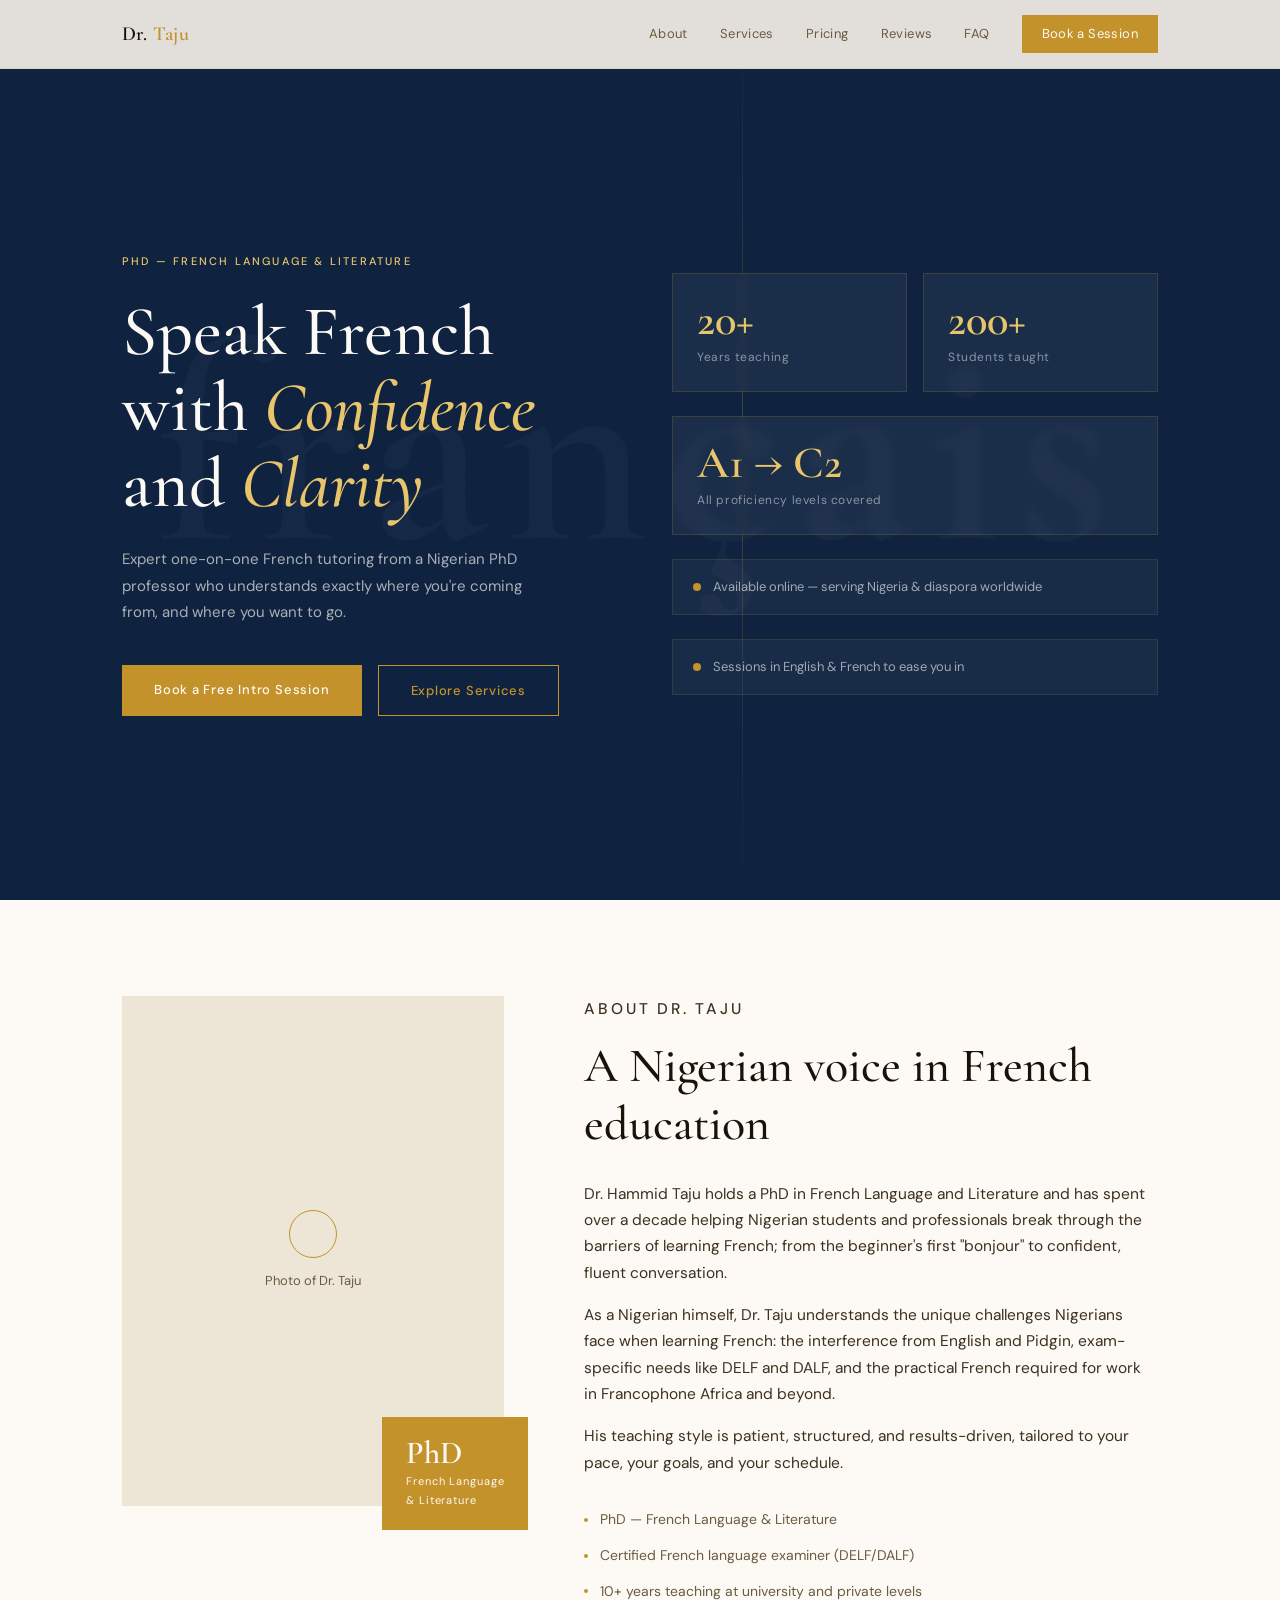
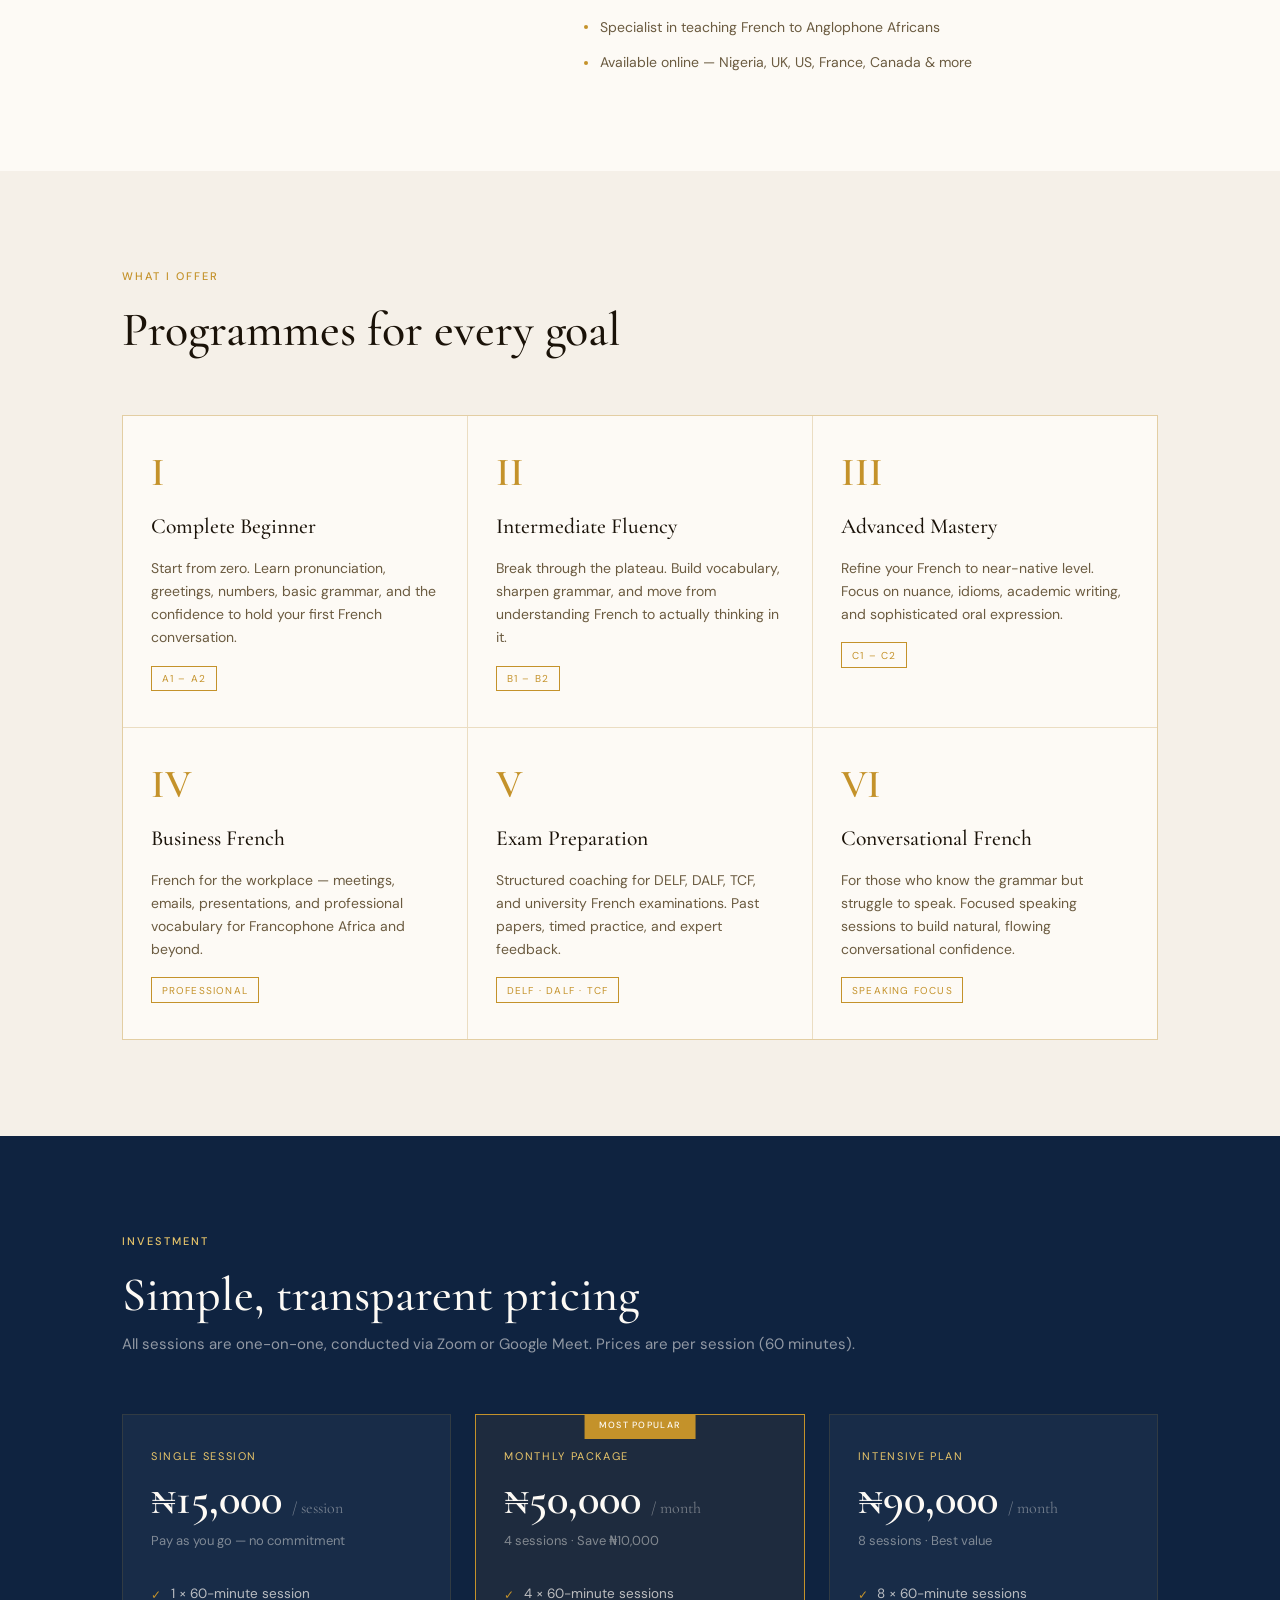
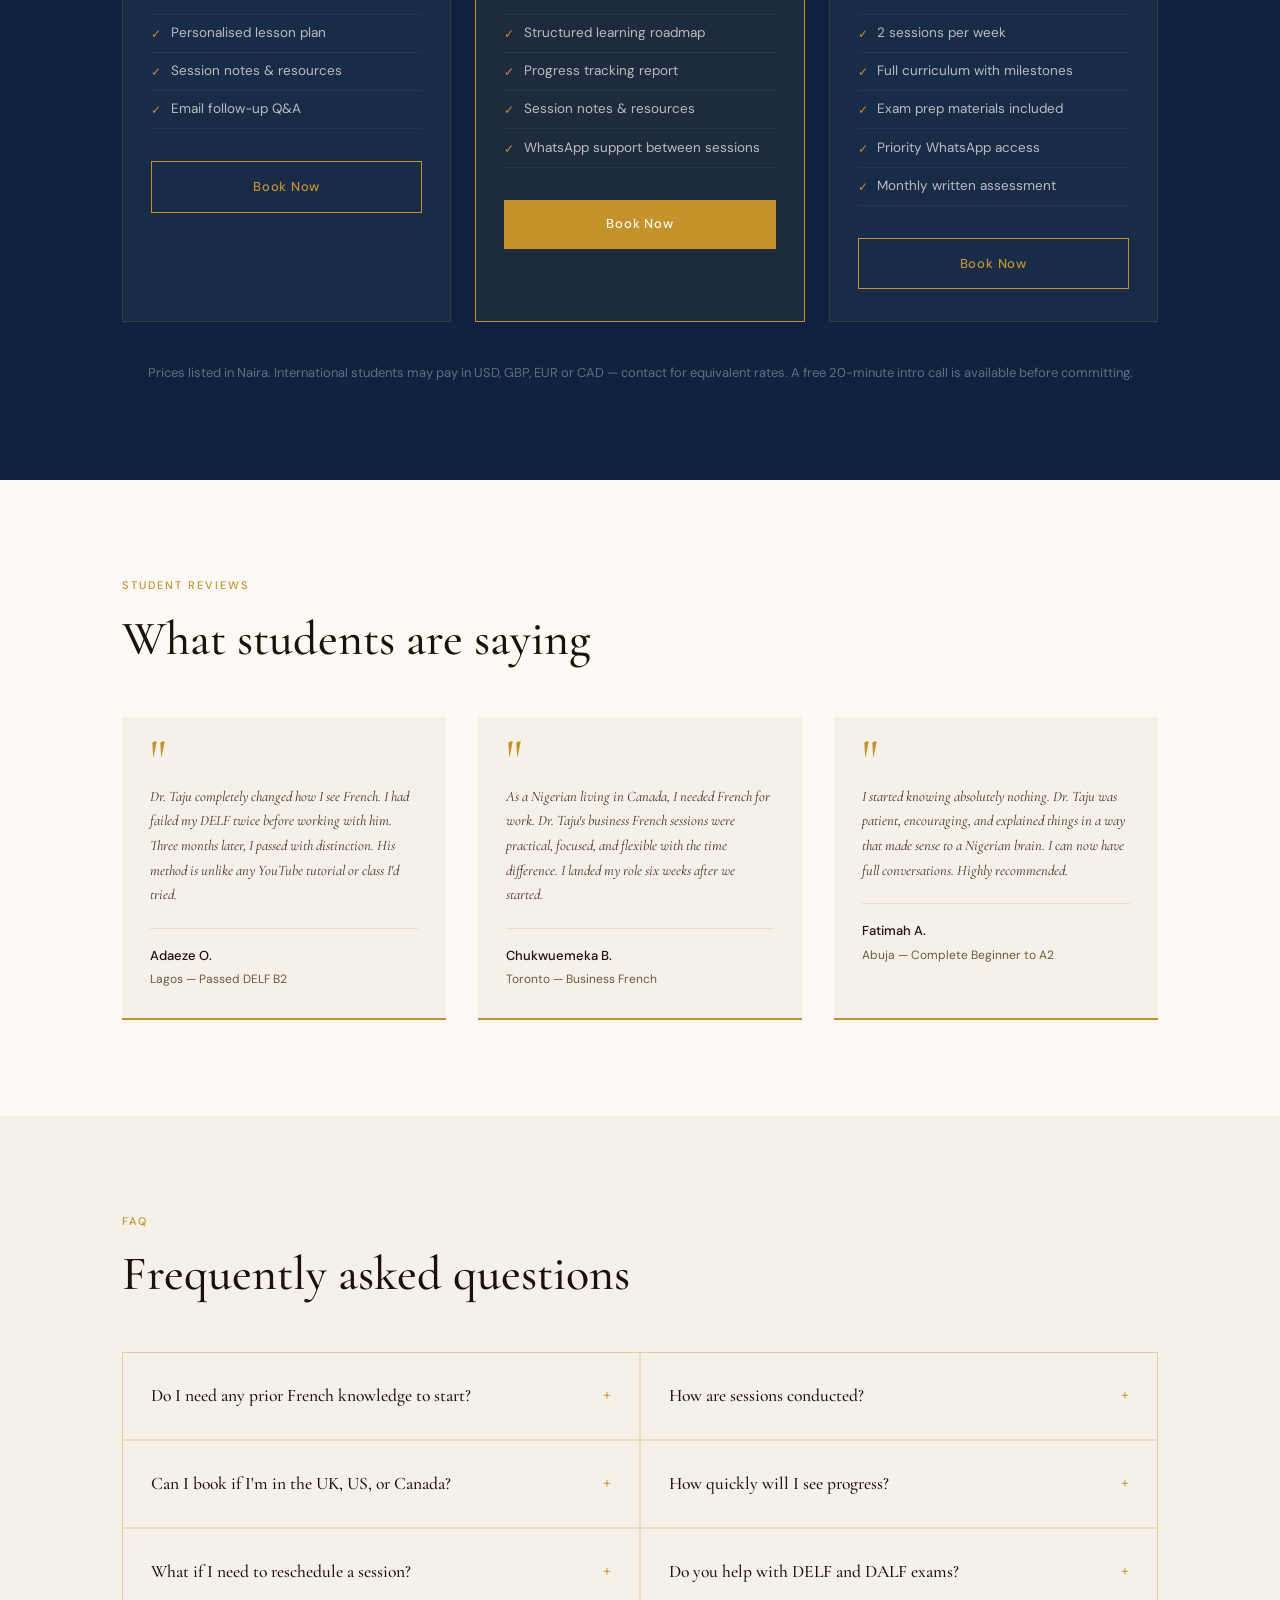
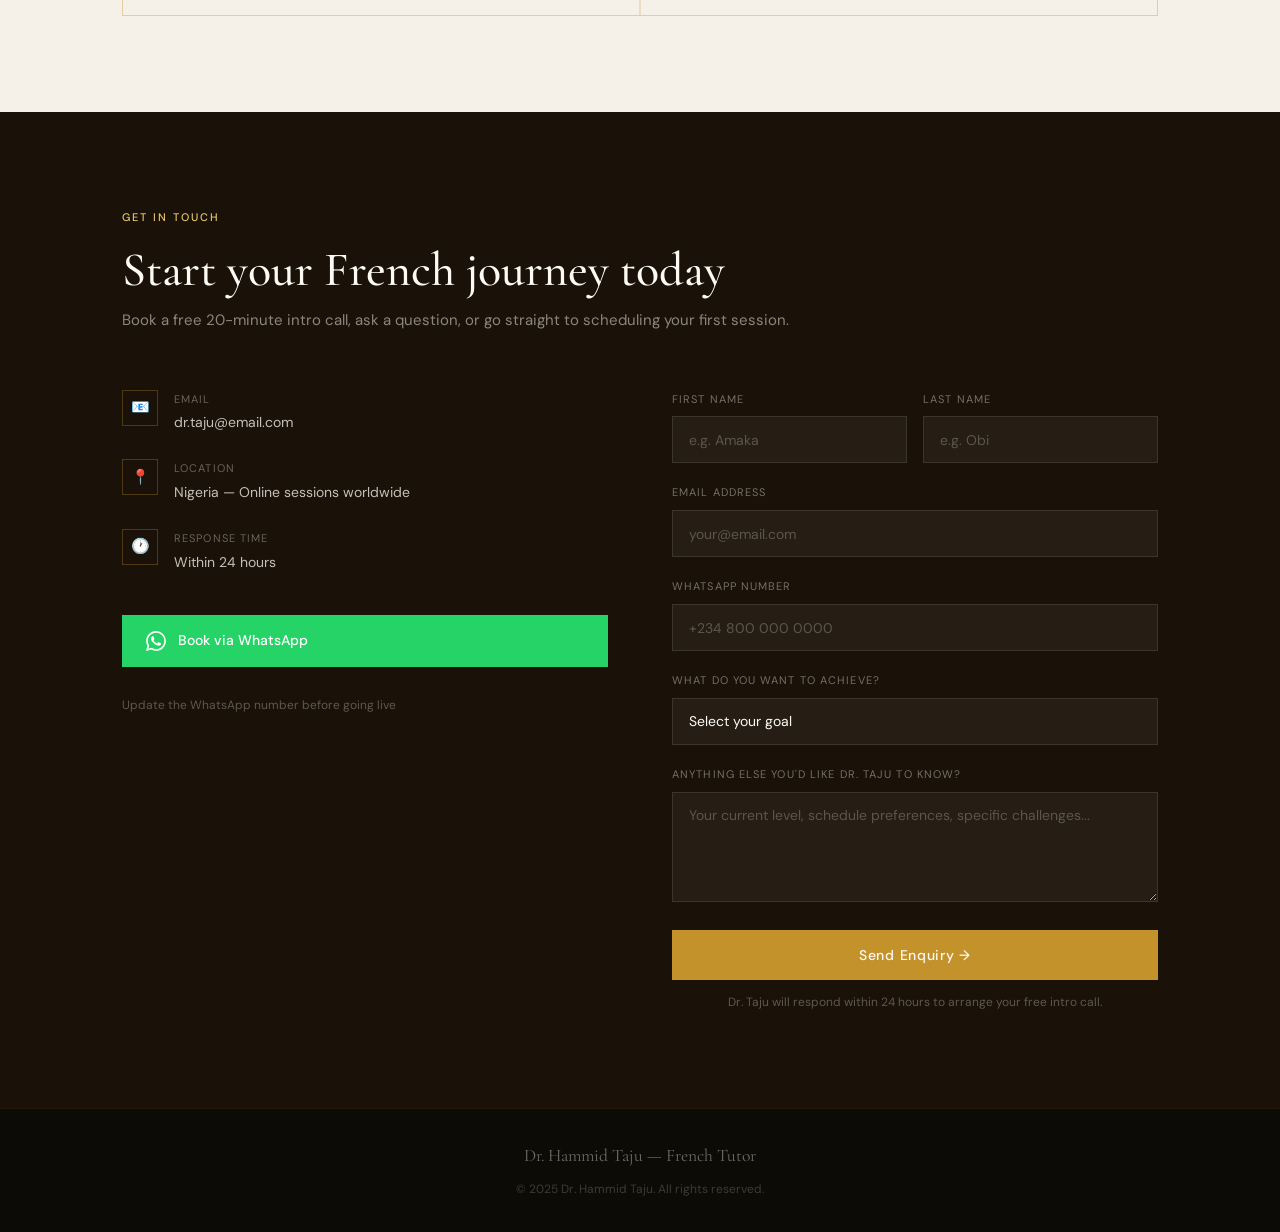
==== indexV1.html @ e7ed53dd "Refactor code structure for improved readability and maintainability" ====
<!DOCTYPE html>
<html lang="en">
<head>
  <meta charset="UTF-8" />
  <meta name="viewport" content="width=device-width, initial-scale=1.0" />
  <title>Dr. Hammid Taju — French Tutor</title>
  <meta name="description" content="Learn French with Dr. Hammid Taju, a Nigerian PhD French professor offering personalised online French tutoring for Nigerians at home and abroad." />
  <link rel="preconnect" href="https://fonts.googleapis.com" />
  <link rel="preconnect" href="https://fonts.gstatic.com" crossorigin />
  <link href="https://fonts.googleapis.com/css2?family=Cormorant+Garamond:ital,wght@0,400;0,500;0,600;1,400;1,500&family=DM+Sans:wght@300;400;500&display=swap" rel="stylesheet" />

  <style>
    *, *::before, *::after { box-sizing: border-box; margin: 0; padding: 0; }

    :root {
      --cream: #F5F0E8;
      --cream-dark: #EDE6D6;
      --ink: #1A1208;
      --ink-mid: #3D3020;
      --ink-light: #6B5B40;
      --gold: #C4922A;
      --gold-light: #E8C56A;
      --gold-pale: #F7EDD0;
      --blue-deep: #0F2340;
      --blue-mid: #1E4080;
      --white: #FDFAF5;
      --border: rgba(196, 146, 42, 0.2);
    }

    html { scroll-behavior: smooth; }

    body {
      font-family: 'DM Sans', sans-serif;
      background: var(--cream);
      color: var(--ink);
      font-size: 16px;
      line-height: 1.7;
      overflow-x: hidden;
    }

    /* ─── UTILITY ─── */
    .container { max-width: 1100px; margin: 0 auto; padding: 0 2rem; }
    .section { padding: 6rem 0; }
    .section-label {
      font-family: 'DM Sans', sans-serif;
      font-size: 11px;
      font-weight: 500;
      letter-spacing: 0.18em;
      text-transform: uppercase;
      color: var(--gold);
      margin-bottom: 1rem;
    }
    .section-title {
      font-family: 'Cormorant Garamond', serif;
      font-size: clamp(2rem, 4vw, 3rem);
      font-weight: 500;
      color: var(--ink);
      line-height: 1.2;
    }
    .serif { font-family: 'Cormorant Garamond', serif; }
    .btn-primary {
      display: inline-block;
      background: var(--gold);
      color: var(--white);
      font-family: 'DM Sans', sans-serif;
      font-size: 13px;
      font-weight: 500;
      letter-spacing: 0.06em;
      padding: 0.85rem 2rem;
      border: none;
      cursor: pointer;
      text-decoration: none;
      transition: background 0.2s, transform 0.15s;
    }
    .btn-primary:hover { background: var(--ink); transform: translateY(-1px); }
    .btn-outline {
      display: inline-block;
      background: transparent;
      color: var(--gold);
      font-family: 'DM Sans', sans-serif;
      font-size: 13px;
      font-weight: 500;
      letter-spacing: 0.06em;
      padding: 0.85rem 2rem;
      border: 1.5px solid var(--gold);
      cursor: pointer;
      text-decoration: none;
      transition: background 0.2s, color 0.2s, transform 0.15s;
    }
    .btn-outline:hover { background: var(--gold); color: var(--white); transform: translateY(-1px); }

    /* ─── NAVBAR ─── */
    nav {
      position: fixed;
      top: 0; left: 0; right: 0;
      z-index: 100;
      background: rgba(245, 240, 232, 0.92);
      backdrop-filter: blur(8px);
      border-bottom: 1px solid var(--border);
      transition: box-shadow 0.2s;
    }
    nav.scrolled { box-shadow: 0 2px 20px rgba(26,18,8,0.08); }
    .nav-inner {
      display: flex;
      align-items: center;
      justify-content: space-between;
      height: 68px;
      max-width: 1100px;
      margin: 0 auto;
      padding: 0 2rem;
    }
    .nav-logo {
      font-family: 'Cormorant Garamond', serif;
      font-size: 1.25rem;
      font-weight: 600;
      color: var(--ink);
      text-decoration: none;
      letter-spacing: 0.02em;
    }
    .nav-logo span { color: var(--gold); }
    .nav-links { display: flex; align-items: center; gap: 2rem; }
    .nav-links a {
      font-size: 13px;
      font-weight: 400;
      color: var(--ink-light);
      text-decoration: none;
      letter-spacing: 0.03em;
      transition: color 0.2s;
    }
    .nav-links a:hover { color: var(--gold); }
    .nav-cta {
      font-size: 13px;
      font-weight: 500;
      background: var(--gold);
      color: var(--white) !important;
      padding: 0.5rem 1.25rem;
      text-decoration: none;
      transition: background 0.2s !important;
    }
    .nav-cta:hover { background: var(--ink) !important; color: var(--white) !important; }
    .hamburger { display: none; flex-direction: column; gap: 5px; cursor: pointer; }
    .hamburger span { display: block; width: 24px; height: 1.5px; background: var(--ink); transition: 0.3s; }
    .mobile-menu {
      display: none;
      position: fixed;
      top: 68px; left: 0; right: 0;
      background: var(--cream);
      border-bottom: 1px solid var(--border);
      padding: 1.5rem 2rem;
      z-index: 99;
    }
    .mobile-menu.open { display: block; }
    .mobile-menu a {
      display: block;
      padding: 0.75rem 0;
      font-size: 15px;
      color: var(--ink-mid);
      text-decoration: none;
      border-bottom: 1px solid var(--border);
    }
    .mobile-menu a:last-child { border-bottom: none; }

    /* ─── HERO ─── */
    #hero {
      min-height: 100vh;
      display: flex;
      align-items: center;
      background: var(--blue-deep);
      position: relative;
      overflow: hidden;
      padding-top: 68px;
    }
    .hero-bg-text {
      position: absolute;
      top: 50%;
      left: 50%;
      transform: translate(-50%, -50%);
      font-family: 'Cormorant Garamond', serif;
      font-size: clamp(10rem, 22vw, 22rem);
      font-weight: 600;
      color: rgba(255,255,255,0.025);
      user-select: none;
      white-space: nowrap;
      letter-spacing: 0.05em;
      pointer-events: none;
    }
    .hero-line {
      position: absolute;
      top: 0; bottom: 0;
      left: 58%;
      width: 1px;
      background: linear-gradient(to bottom, transparent, rgba(196,146,42,0.3), transparent);
    }
    .hero-content {
      position: relative;
      z-index: 2;
      display: grid;
      grid-template-columns: 1fr 1fr;
      gap: 4rem;
      align-items: center;
      width: 100%;
      max-width: 1100px;
      margin: 0 auto;
      padding: 4rem 2rem;
    }
    .hero-left {}
    .hero-eyebrow {
      font-size: 11px;
      font-weight: 500;
      letter-spacing: 0.2em;
      text-transform: uppercase;
      color: var(--gold-light);
      margin-bottom: 1.5rem;
    }
    .hero-title {
      font-family: 'Cormorant Garamond', serif;
      font-size: clamp(2.8rem, 5.5vw, 5rem);
      font-weight: 500;
      color: var(--white);
      line-height: 1.08;
      margin-bottom: 1.5rem;
    }
    .hero-title em {
      font-style: italic;
      color: var(--gold-light);
    }
    .hero-sub {
      font-size: 15px;
      color: rgba(253, 250, 245, 0.65);
      line-height: 1.75;
      max-width: 400px;
      margin-bottom: 2.5rem;
    }
    .hero-actions { display: flex; gap: 1rem; flex-wrap: wrap; }
    .hero-right { display: flex; flex-direction: column; gap: 1.5rem; }
    .stat-card {
      background: rgba(255,255,255,0.05);
      border: 1px solid rgba(196,146,42,0.2);
      padding: 1.5rem;
      backdrop-filter: blur(4px);
    }
    .stat-num {
      font-family: 'Cormorant Garamond', serif;
      font-size: 2.8rem;
      font-weight: 600;
      color: var(--gold-light);
      line-height: 1;
    }
    .stat-label {
      font-size: 12px;
      color: rgba(253,250,245,0.5);
      letter-spacing: 0.05em;
      margin-top: 0.25rem;
    }
    .stat-row { display: grid; grid-template-columns: 1fr 1fr; gap: 1rem; }
    .flag-row {
      background: rgba(255,255,255,0.04);
      border: 1px solid rgba(196,146,42,0.15);
      padding: 1rem 1.25rem;
      display: flex;
      align-items: center;
      gap: 0.75rem;
      font-size: 13px;
      color: rgba(253,250,245,0.6);
    }
    .flag-dot {
      width: 8px; height: 8px; border-radius: 50%;
      background: var(--gold);
      flex-shrink: 0;
    }

    /* ─── ABOUT ─── */
    #about { background: var(--white); }
    .about-grid { display: grid; grid-template-columns: 1fr 1.5fr; gap: 5rem; align-items: start; }
    .about-image-block {
      position: relative;
    }
    .about-photo-placeholder {
      width: 100%;
      aspect-ratio: 3/4;
      background: var(--cream-dark);
      display: flex;
      flex-direction: column;
      align-items: center;
      justify-content: center;
      gap: 0.75rem;
      color: var(--ink-light);
      font-size: 13px;
    }
    .photo-icon {
      width: 48px; height: 48px;
      border: 1.5px solid var(--gold);
      border-radius: 50%;
      display: flex;
      align-items: center;
      justify-content: center;
      color: var(--gold);
      font-size: 20px;
    }
    .about-accent-box {
      position: absolute;
      bottom: -1.5rem;
      right: -1.5rem;
      background: var(--gold);
      padding: 1.25rem 1.5rem;
      color: var(--white);
    }
    .about-accent-box .num {
      font-family: 'Cormorant Garamond', serif;
      font-size: 2rem;
      font-weight: 600;
      line-height: 1;
    }
    .about-accent-box .txt { font-size: 11px; letter-spacing: 0.08em; margin-top: 0.2rem; }
    .about-content {}
    .about-content p {
      color: var(--ink-mid);
      margin-bottom: 1rem;
      font-size: 15.5px;
    }
    .credentials { margin-top: 2rem; display: flex; flex-direction: column; gap: 0.75rem; }
    .cred-item {
      display: flex;
      align-items: flex-start;
      gap: 0.75rem;
      font-size: 14px;
      color: var(--ink-light);
    }
    .cred-dot {
      width: 4px; height: 4px;
      background: var(--gold);
      border-radius: 50%;
      margin-top: 0.6rem;
      flex-shrink: 0;
    }

    /* ─── SERVICES ─── */
    #services { background: var(--cream); }
    .services-header { margin-bottom: 3.5rem; }
    .services-grid { display: grid; grid-template-columns: repeat(3, 1fr); gap: 1.5px; background: var(--border); border: 1.5px solid var(--border); }
    .service-card {
      background: var(--white);
      padding: 2.25rem 1.75rem;
      transition: background 0.25s;
      position: relative;
      overflow: hidden;
    }
    .service-card::before {
      content: '';
      position: absolute;
      top: 0; left: 0; right: 0;
      height: 2px;
      background: var(--gold);
      transform: scaleX(0);
      transform-origin: left;
      transition: transform 0.3s;
    }
    .service-card:hover::before { transform: scaleX(1); }
    .service-card:hover { background: var(--gold-pale); }
    .service-icon {
      font-family: 'Cormorant Garamond', serif;
      font-size: 2.5rem;
      font-weight: 600;
      color: var(--gold);
      line-height: 1;
      margin-bottom: 1rem;
    }
    .service-card h3 {
      font-family: 'Cormorant Garamond', serif;
      font-size: 1.35rem;
      font-weight: 500;
      color: var(--ink);
      margin-bottom: 0.75rem;
    }
    .service-card p {
      font-size: 14px;
      color: var(--ink-light);
      line-height: 1.65;
    }
    .service-tag {
      display: inline-block;
      margin-top: 1rem;
      font-size: 10px;
      letter-spacing: 0.12em;
      text-transform: uppercase;
      color: var(--gold);
      border: 1px solid var(--gold);
      padding: 0.2rem 0.6rem;
    }

    /* ─── PRICING ─── */
    #pricing { background: var(--blue-deep); }
    #pricing .section-label { color: var(--gold-light); }
    #pricing .section-title { color: var(--white); }
    .pricing-sub { color: rgba(253,250,245,0.55); font-size: 15px; margin-top: 0.5rem; margin-bottom: 3.5rem; }
    .pricing-grid { display: grid; grid-template-columns: repeat(3, 1fr); gap: 1.5rem; }
    .pricing-card {
      background: rgba(255,255,255,0.04);
      border: 1px solid rgba(196,146,42,0.15);
      padding: 2rem 1.75rem;
      transition: border-color 0.2s, background 0.2s;
      position: relative;
    }
    .pricing-card:hover {
      border-color: rgba(196,146,42,0.4);
      background: rgba(255,255,255,0.07);
    }
    .pricing-card.featured {
      border-color: var(--gold);
      background: rgba(196,146,42,0.08);
    }
    .popular-badge {
      position: absolute;
      top: -1px;
      left: 50%;
      transform: translateX(-50%);
      background: var(--gold);
      color: var(--white);
      font-size: 9px;
      letter-spacing: 0.14em;
      text-transform: uppercase;
      padding: 0.3rem 0.9rem;
      font-weight: 500;
    }
    .pricing-plan {
      font-size: 11px;
      letter-spacing: 0.15em;
      text-transform: uppercase;
      color: var(--gold-light);
      margin-bottom: 0.75rem;
    }
    .pricing-price {
      font-family: 'Cormorant Garamond', serif;
      font-size: 2.8rem;
      font-weight: 600;
      color: var(--white);
      line-height: 1;
    }
    .pricing-price span { font-size: 1rem; font-weight: 400; color: rgba(253,250,245,0.4); }
    .pricing-desc {
      font-size: 13px;
      color: rgba(253,250,245,0.45);
      margin: 0.5rem 0 1.5rem;
    }
    .pricing-features { list-style: none; margin-bottom: 2rem; }
    .pricing-features li {
      font-size: 13.5px;
      color: rgba(253,250,245,0.7);
      padding: 0.45rem 0;
      border-bottom: 1px solid rgba(255,255,255,0.05);
      display: flex;
      gap: 0.6rem;
      align-items: flex-start;
    }
    .pricing-features li::before { content: '✓'; color: var(--gold); font-size: 12px; flex-shrink: 0; margin-top: 2px; }
    .pricing-note { margin-top: 2.5rem; text-align: center; font-size: 13px; color: rgba(253,250,245,0.35); }

    /* ─── TESTIMONIALS ─── */
    #testimonials { background: var(--white); }
    .testimonials-grid { display: grid; grid-template-columns: repeat(3, 1fr); gap: 2rem; margin-top: 3rem; }
    .testi-card {
      background: var(--cream);
      padding: 1.75rem;
      border-bottom: 2px solid var(--gold);
    }
    .testi-quote {
      font-family: 'Cormorant Garamond', serif;
      font-size: 3.5rem;
      color: var(--gold);
      line-height: 0.5;
      margin-bottom: 0.75rem;
    }
    .testi-text {
      font-size: 14.5px;
      color: var(--ink-mid);
      line-height: 1.7;
      font-style: italic;
      font-family: 'Cormorant Garamond', serif;
    }
    .testi-author {
      margin-top: 1.25rem;
      padding-top: 1rem;
      border-top: 1px solid var(--border);
    }
    .testi-name { font-size: 13px; font-weight: 500; color: var(--ink); }
    .testi-role { font-size: 12px; color: var(--ink-light); margin-top: 0.15rem; }

    /* ─── FAQ ─── */
    #faq { background: var(--cream); }
    .faq-grid { display: grid; grid-template-columns: 1fr 1fr; gap: 2px; margin-top: 3rem; background: var(--border); border: 1px solid var(--border); }
    .faq-item {
      background: var(--cream);
      padding: 1.75rem;
      cursor: pointer;
    }
    .faq-question {
      font-family: 'Cormorant Garamond', serif;
      font-size: 1.1rem;
      font-weight: 500;
      color: var(--ink);
      display: flex;
      justify-content: space-between;
      align-items: flex-start;
      gap: 1rem;
    }
    .faq-toggle {
      font-size: 1.25rem;
      color: var(--gold);
      flex-shrink: 0;
      transition: transform 0.2s;
      line-height: 1.2;
    }
    .faq-item.open .faq-toggle { transform: rotate(45deg); }
    .faq-answer {
      font-size: 14px;
      color: var(--ink-light);
      line-height: 1.7;
      max-height: 0;
      overflow: hidden;
      transition: max-height 0.3s ease, margin-top 0.3s;
    }
    .faq-item.open .faq-answer { max-height: 300px; margin-top: 0.75rem; }

    /* ─── CONTACT ─── */
    #contact { background: var(--ink); }
    #contact .section-label { color: var(--gold-light); }
    #contact .section-title { color: var(--white); }
    .contact-sub { color: rgba(253,250,245,0.5); font-size: 15px; margin-top: 0.5rem; margin-bottom: 3.5rem; }
    .contact-grid { display: grid; grid-template-columns: 1fr 1fr; gap: 4rem; align-items: start; }
    .contact-info { display: flex; flex-direction: column; gap: 1.5rem; }
    .contact-info-item { display: flex; gap: 1rem; align-items: flex-start; }
    .contact-info-icon {
      width: 36px; height: 36px;
      border: 1px solid rgba(196,146,42,0.3);
      display: flex; align-items: center; justify-content: center;
      color: var(--gold);
      font-size: 15px;
      flex-shrink: 0;
    }
    .contact-info-text .label { font-size: 11px; letter-spacing: 0.1em; text-transform: uppercase; color: rgba(253,250,245,0.35); }
    .contact-info-text .value { font-size: 14px; color: rgba(253,250,245,0.75); margin-top: 0.2rem; }
    .whatsapp-btn {
      display: flex;
      align-items: center;
      gap: 0.75rem;
      background: #25D366;
      color: white;
      text-decoration: none;
      padding: 0.9rem 1.5rem;
      font-size: 14px;
      font-weight: 500;
      margin-top: 1rem;
      transition: background 0.2s;
    }
    .whatsapp-btn:hover { background: #1aab54; }
    .form-group { margin-bottom: 1.25rem; }
    .form-group label {
      display: block;
      font-size: 11px;
      letter-spacing: 0.1em;
      text-transform: uppercase;
      color: rgba(253,250,245,0.4);
      margin-bottom: 0.5rem;
    }
    .form-group input,
    .form-group select,
    .form-group textarea {
      width: 100%;
      background: rgba(255,255,255,0.05);
      border: 1px solid rgba(255,255,255,0.1);
      color: var(--white);
      padding: 0.85rem 1rem;
      font-family: 'DM Sans', sans-serif;
      font-size: 14px;
      outline: none;
      transition: border-color 0.2s;
      -webkit-appearance: none;
    }
    .form-group input::placeholder,
    .form-group textarea::placeholder { color: rgba(253,250,245,0.25); }
    .form-group input:focus,
    .form-group select:focus,
    .form-group textarea:focus { border-color: var(--gold); }
    .form-group select option { background: var(--ink); }
    .form-group textarea { resize: vertical; min-height: 110px; }
    .form-row { display: grid; grid-template-columns: 1fr 1fr; gap: 1rem; }
    .submit-btn {
      width: 100%;
      background: var(--gold);
      color: var(--white);
      border: none;
      padding: 1rem;
      font-family: 'DM Sans', sans-serif;
      font-size: 14px;
      font-weight: 500;
      letter-spacing: 0.05em;
      cursor: pointer;
      transition: background 0.2s;
    }
    .submit-btn:hover { background: var(--gold-light); color: var(--ink); }
    .form-note { font-size: 12px; color: rgba(253,250,245,0.3); margin-top: 0.75rem; text-align: center; }
    .form-success {
      display: none;
      text-align: center;
      padding: 3rem 1.5rem;
      color: rgba(253,250,245,0.7);
    }
    .form-success .checkmark {
      font-size: 2.5rem;
      color: var(--gold);
      margin-bottom: 1rem;
    }

    /* ─── FOOTER ─── */
    footer {
      background: #0D0B06;
      padding: 2rem;
      text-align: center;
      border-top: 1px solid rgba(196,146,42,0.1);
    }
    .footer-logo {
      font-family: 'Cormorant Garamond', serif;
      font-size: 1.1rem;
      color: rgba(253,250,245,0.4);
      margin-bottom: 0.5rem;
    }
    footer p { font-size: 12px; color: rgba(253,250,245,0.2); }

    /* ─── RESPONSIVE ─── */
    @media (max-width: 900px) {
      .hero-content { grid-template-columns: 1fr; }
      .hero-right { display: none; }
      .hero-line { display: none; }
      .about-grid { grid-template-columns: 1fr; }
      .about-image-block { max-width: 340px; }
      .services-grid { grid-template-columns: 1fr 1fr; }
      .pricing-grid { grid-template-columns: 1fr; max-width: 400px; }
      .testimonials-grid { grid-template-columns: 1fr; }
      .faq-grid { grid-template-columns: 1fr; }
      .contact-grid { grid-template-columns: 1fr; }
      .nav-links { display: none; }
      .hamburger { display: flex; }
    }
    @media (max-width: 600px) {
      .section { padding: 4rem 0; }
      .services-grid { grid-template-columns: 1fr; }
      .form-row { grid-template-columns: 1fr; }
      .stat-row { grid-template-columns: 1fr 1fr; }
    }
  </style>
</head>
<body>

  <!-- ─── NAV ─── -->
  <nav id="navbar">
    <div class="nav-inner">
      <a href="#hero" class="nav-logo">Dr. <span>Taju</span></a>
      <div class="nav-links">
        <a href="#about">About</a>
        <a href="#services">Services</a>
        <a href="#pricing">Pricing</a>
        <a href="#testimonials">Reviews</a>
        <a href="#faq">FAQ</a>
        <a href="#contact" class="nav-cta">Book a Session</a>
      </div>
      <div class="hamburger" id="hamburger" aria-label="Menu">
        <span></span><span></span><span></span>
      </div>
    </div>
  </nav>

  <div class="mobile-menu" id="mobile-menu">
    <a href="#about" onclick="closeMobile()">About</a>
    <a href="#services" onclick="closeMobile()">Services</a>
    <a href="#pricing" onclick="closeMobile()">Pricing</a>
    <a href="#testimonials" onclick="closeMobile()">Reviews</a>
    <a href="#faq" onclick="closeMobile()">FAQ</a>
    <a href="#contact" onclick="closeMobile()">Book a Session</a>
  </div>

  <!-- ─── HERO ─── -->
  <section id="hero">
    <div class="hero-bg-text">français</div>
    <div class="hero-line"></div>
    <div class="hero-content">
      <div class="hero-left">
        <p class="hero-eyebrow">PhD — French Language & Literature</p>
        <h1 class="hero-title">
          Speak French<br>with <em>Confidence</em><br>and <em>Clarity</em>
        </h1>
        <p class="hero-sub">
          Expert one-on-one French tutoring from a Nigerian PhD professor who understands exactly where you're coming from, and where you want to go.
        </p>
        <div class="hero-actions">
          <a href="#contact" class="btn-primary">Book a Free Intro Session</a>
          <a href="#services" class="btn-outline">Explore Services</a>
        </div>
      </div>
      <div class="hero-right">
        <div class="stat-row">
          <div class="stat-card">
            <div class="stat-num">20+</div>
            <div class="stat-label">Years teaching</div>
          </div>
          <div class="stat-card">
            <div class="stat-num">200+</div>
            <div class="stat-label">Students taught</div>
          </div>
        </div>
        <div class="stat-card">
          <div class="stat-num">A1 → C2</div>
          <div class="stat-label">All proficiency levels covered</div>
        </div>
        <div class="flag-row">
          <div class="flag-dot"></div>
          Available online — serving Nigeria & diaspora worldwide
        </div>
        <div class="flag-row">
          <div class="flag-dot"></div>
          Sessions in English &amp; French to ease you in
        </div>
      </div>
    </div>
  </section>

  <!-- ─── ABOUT ─── -->
  <section id="about" class="section">
    <div class="container">
      <div class="about-grid">
        <div class="about-image-block">
          <div class="about-photo-placeholder">
            <div class="photo-icon"></div>
            <span>Photo of Dr. Taju</span>
          </div>
          <div class="about-accent-box">
            <div class="num">PhD</div>
            <div class="txt">French Language<br>&amp; Literature</div>
          </div>
        </div>
        <div class="about-content">
          <p class="section-label">About Dr. Taju</p>
          <h2 class="section-title">A Nigerian voice in French education</h2>
          <br>
          <p>
            Dr. Hammid Taju holds a PhD in French Language and Literature and has spent over a decade helping Nigerian students and professionals break through the barriers of learning French; from the beginner's first "bonjour" to confident, fluent conversation.
          </p>
          <p>
            As a Nigerian himself, Dr. Taju understands the unique challenges Nigerians face when learning French: the interference from English and Pidgin, exam-specific needs like DELF and DALF, and the practical French required for work in Francophone Africa and beyond.
          </p>
          <p>
            His teaching style is patient, structured, and results-driven, tailored to your pace, your goals, and your schedule.
          </p>
          <div class="credentials">
            <div class="cred-item"><div class="cred-dot"></div><span>PhD — French Language & Literature</span></div>
            <div class="cred-item"><div class="cred-dot"></div><span>Certified French language examiner (DELF/DALF)</span></div>
            <div class="cred-item"><div class="cred-dot"></div><span>10+ years teaching at university and private levels</span></div>
            <div class="cred-item"><div class="cred-dot"></div><span>Specialist in teaching French to Anglophone Africans</span></div>
            <div class="cred-item"><div class="cred-dot"></div><span>Available online — Nigeria, UK, US, France, Canada & more</span></div>
          </div>
        </div>
      </div>
    </div>
  </section>

  <!-- ─── SERVICES ─── -->
  <section id="services" class="section">
    <div class="container">
      <div class="services-header">
        <p class="section-label">What I Offer</p>
        <h2 class="section-title">Programmes for every goal</h2>
      </div>
      <div class="services-grid">
        <div class="service-card">
          <div class="service-icon">I</div>
          <h3>Complete Beginner</h3>
          <p>Start from zero. Learn pronunciation, greetings, numbers, basic grammar, and the confidence to hold your first French conversation.</p>
          <div class="service-tag">A1 – A2</div>
        </div>
        <div class="service-card">
          <div class="service-icon">II</div>
          <h3>Intermediate Fluency</h3>
          <p>Break through the plateau. Build vocabulary, sharpen grammar, and move from understanding French to actually thinking in it.</p>
          <div class="service-tag">B1 – B2</div>
        </div>
        <div class="service-card">
          <div class="service-icon">III</div>
          <h3>Advanced Mastery</h3>
          <p>Refine your French to near-native level. Focus on nuance, idioms, academic writing, and sophisticated oral expression.</p>
          <div class="service-tag">C1 – C2</div>
        </div>
        <div class="service-card">
          <div class="service-icon">IV</div>
          <h3>Business French</h3>
          <p>French for the workplace — meetings, emails, presentations, and professional vocabulary for Francophone Africa and beyond.</p>
          <div class="service-tag">Professional</div>
        </div>
        <div class="service-card">
          <div class="service-icon">V</div>
          <h3>Exam Preparation</h3>
          <p>Structured coaching for DELF, DALF, TCF, and university French examinations. Past papers, timed practice, and expert feedback.</p>
          <div class="service-tag">DELF · DALF · TCF</div>
        </div>
        <div class="service-card">
          <div class="service-icon">VI</div>
          <h3>Conversational French</h3>
          <p>For those who know the grammar but struggle to speak. Focused speaking sessions to build natural, flowing conversational confidence.</p>
          <div class="service-tag">Speaking Focus</div>
        </div>
      </div>
    </div>
  </section>

  <!-- ─── PRICING ─── -->
  <section id="pricing" class="section">
    <div class="container">
      <p class="section-label">Investment</p>
      <h2 class="section-title">Simple, transparent pricing</h2>
      <p class="pricing-sub">All sessions are one-on-one, conducted via Zoom or Google Meet. Prices are per session (60 minutes).</p>
      <div class="pricing-grid">
        <div class="pricing-card">
          <div class="pricing-plan">Single Session</div>
          <div class="pricing-price">₦15,000 <span>/ session</span></div>
          <div class="pricing-desc">Pay as you go — no commitment</div>
          <ul class="pricing-features">
            <li>1 × 60-minute session</li>
            <li>Personalised lesson plan</li>
            <li>Session notes & resources</li>
            <li>Email follow-up Q&A</li>
          </ul>
          <a href="#contact" class="btn-outline" style="width:100%; text-align:center;">Book Now</a>
        </div>
        <div class="pricing-card featured">
          <div class="popular-badge">Most Popular</div>
          <div class="pricing-plan">Monthly Package</div>
          <div class="pricing-price">₦50,000 <span>/ month</span></div>
          <div class="pricing-desc">4 sessions · Save ₦10,000</div>
          <ul class="pricing-features">
            <li>4 × 60-minute sessions</li>
            <li>Structured learning roadmap</li>
            <li>Progress tracking report</li>
            <li>Session notes & resources</li>
            <li>WhatsApp support between sessions</li>
          </ul>
          <a href="#contact" class="btn-primary" style="width:100%; text-align:center;">Book Now</a>
        </div>
        <div class="pricing-card">
          <div class="pricing-plan">Intensive Plan</div>
          <div class="pricing-price">₦90,000 <span>/ month</span></div>
          <div class="pricing-desc">8 sessions · Best value</div>
          <ul class="pricing-features">
            <li>8 × 60-minute sessions</li>
            <li>2 sessions per week</li>
            <li>Full curriculum with milestones</li>
            <li>Exam prep materials included</li>
            <li>Priority WhatsApp access</li>
            <li>Monthly written assessment</li>
          </ul>
          <a href="#contact" class="btn-outline" style="width:100%; text-align:center;">Book Now</a>
        </div>
      </div>
      <p class="pricing-note">Prices listed in Naira. International students may pay in USD, GBP, EUR or CAD — contact for equivalent rates. A free 20-minute intro call is available before committing.</p>
    </div>
  </section>

  <!-- ─── TESTIMONIALS ─── -->
  <section id="testimonials" class="section">
    <div class="container">
      <p class="section-label">Student Reviews</p>
      <h2 class="section-title">What students are saying</h2>
      <div class="testimonials-grid">
        <div class="testi-card">
          <div class="testi-quote">"</div>
          <p class="testi-text">Dr. Taju completely changed how I see French. I had failed my DELF twice before working with him. Three months later, I passed with distinction. His method is unlike any YouTube tutorial or class I'd tried.</p>
          <div class="testi-author">
            <div class="testi-name">Adaeze O.</div>
            <div class="testi-role">Lagos — Passed DELF B2</div>
          </div>
        </div>
        <div class="testi-card">
          <div class="testi-quote">"</div>
          <p class="testi-text">As a Nigerian living in Canada, I needed French for work. Dr. Taju's business French sessions were practical, focused, and flexible with the time difference. I landed my role six weeks after we started.</p>
          <div class="testi-author">
            <div class="testi-name">Chukwuemeka B.</div>
            <div class="testi-role">Toronto — Business French</div>
          </div>
        </div>
        <div class="testi-card">
          <div class="testi-quote">"</div>
          <p class="testi-text">I started knowing absolutely nothing. Dr. Taju was patient, encouraging, and explained things in a way that made sense to a Nigerian brain. I can now have full conversations. Highly recommended.</p>
          <div class="testi-author">
            <div class="testi-name">Fatimah A.</div>
            <div class="testi-role">Abuja — Complete Beginner to A2</div>
          </div>
        </div>
      </div>
    </div>
  </section>

  <!-- ─── FAQ ─── -->
  <section id="faq" class="section">
    <div class="container">
      <p class="section-label">FAQ</p>
      <h2 class="section-title">Frequently asked questions</h2>
      <div class="faq-grid">
        <div class="faq-item" onclick="toggleFaq(this)">
          <div class="faq-question">
            Do I need any prior French knowledge to start?
            <span class="faq-toggle">+</span>
          </div>
          <div class="faq-answer">Not at all. Dr. Taju works with complete beginners and takes you from zero to confident communication. Your first session will assess where you are and build a plan from there.</div>
        </div>
        <div class="faq-item" onclick="toggleFaq(this)">
          <div class="faq-question">
            How are sessions conducted?
            <span class="faq-toggle">+</span>
          </div>
          <div class="faq-answer">All sessions are online via Zoom or Google Meet. You only need a stable internet connection, a device with a camera, and the willingness to speak!</div>
        </div>
        <div class="faq-item" onclick="toggleFaq(this)">
          <div class="faq-question">
            Can I book if I'm in the UK, US, or Canada?
            <span class="faq-toggle">+</span>
          </div>
          <div class="faq-answer">Yes. Dr. Taju serves Nigerians and Nigerian-origin students globally. Sessions are flexible and scheduled around your time zone. Prices for international students are available in your local currency — contact us for details.</div>
        </div>
        <div class="faq-item" onclick="toggleFaq(this)">
          <div class="faq-question">
            How quickly will I see progress?
            <span class="faq-toggle">+</span>
          </div>
          <div class="faq-answer">Most students notice a meaningful difference within 4–6 weeks of consistent sessions. Progress depends on your starting level, goals, and how much you practice between sessions. Dr. Taju will give you honest milestone targets from the start.</div>
        </div>
        <div class="faq-item" onclick="toggleFaq(this)">
          <div class="faq-question">
            What if I need to reschedule a session?
            <span class="faq-toggle">+</span>
          </div>
          <div class="faq-answer">Life happens. Sessions can be rescheduled with at least 24 hours' notice at no charge. Late cancellations (under 24 hours) may forfeit the session — full details are shared when you book.</div>
        </div>
        <div class="faq-item" onclick="toggleFaq(this)">
          <div class="faq-question">
            Do you help with DELF and DALF exams?
            <span class="faq-toggle">+</span>
          </div>
          <div class="faq-answer">Yes — exam preparation is one of Dr. Taju's specialities. He is a certified DELF/DALF examiner, so he knows exactly what assessors are looking for and will structure your preparation accordingly.</div>
        </div>
      </div>
    </div>
  </section>

  <!-- ─── CONTACT ─── -->
  <section id="contact" class="section">
    <div class="container">
      <p class="section-label">Get in Touch</p>
      <h2 class="section-title">Start your French journey today</h2>
      <p class="contact-sub">Book a free 20-minute intro call, ask a question, or go straight to scheduling your first session.</p>
      <div class="contact-grid">
        <div class="contact-info">
          <div class="contact-info-item">
            <div class="contact-info-icon">📧</div>
            <div class="contact-info-text">
              <div class="label">Email</div>
              <div class="value">dr.taju@email.com</div>
            </div>
          </div>
          <div class="contact-info-item">
            <div class="contact-info-icon">📍</div>
            <div class="contact-info-text">
              <div class="label">Location</div>
              <div class="value">Nigeria — Online sessions worldwide</div>
            </div>
          </div>
          <div class="contact-info-item">
            <div class="contact-info-icon">🕐</div>
            <div class="contact-info-text">
              <div class="label">Response time</div>
              <div class="value">Within 24 hours</div>
            </div>
          </div>
          <a href="https://wa.me/2348000000000?text=Hello%20Dr.%20Taju%2C%20I%27m%20interested%20in%20French%20tutoring%20sessions." class="whatsapp-btn" target="_blank" rel="noopener">
            <svg width="20" height="20" viewBox="0 0 24 24" fill="currentColor"><path d="M17.472 14.382c-.297-.149-1.758-.867-2.03-.967-.273-.099-.471-.148-.67.15-.197.297-.767.966-.94 1.164-.173.199-.347.223-.644.075-.297-.15-1.255-.463-2.39-1.475-.883-.788-1.48-1.761-1.653-2.059-.173-.297-.018-.458.13-.606.134-.133.298-.347.446-.52.149-.174.198-.298.298-.497.099-.198.05-.371-.025-.52-.075-.149-.669-1.612-.916-2.207-.242-.579-.487-.5-.669-.51-.173-.008-.371-.01-.57-.01-.198 0-.52.074-.792.372-.272.297-1.04 1.016-1.04 2.479 0 1.462 1.065 2.875 1.213 3.074.149.198 2.096 3.2 5.077 4.487.709.306 1.262.489 1.694.625.712.227 1.36.195 1.871.118.571-.085 1.758-.719 2.006-1.413.248-.694.248-1.289.173-1.413-.074-.124-.272-.198-.57-.347m-5.421 7.403h-.004a9.87 9.87 0 01-5.031-1.378l-.361-.214-3.741.982.998-3.648-.235-.374a9.86 9.86 0 01-1.51-5.26c.001-5.45 4.436-9.884 9.888-9.884 2.64 0 5.122 1.03 6.988 2.898a9.825 9.825 0 012.893 6.994c-.003 5.45-4.437 9.884-9.885 9.884m8.413-18.297A11.815 11.815 0 0012.05 0C5.495 0 .16 5.335.157 11.892c0 2.096.547 4.142 1.588 5.945L.057 24l6.305-1.654a11.882 11.882 0 005.683 1.448h.005c6.554 0 11.89-5.335 11.893-11.893a11.821 11.821 0 00-3.48-8.413z"/></svg>
            Book via WhatsApp
          </a>
          <p style="font-size:12px; color:rgba(253,250,245,0.3); margin-top: 0.25rem;">Update the WhatsApp number before going live</p>
        </div>
        <div>
          <div id="booking-form">
            <div class="form-row">
              <div class="form-group">
                <label>First Name</label>
                <input type="text" placeholder="e.g. Amaka" id="fname" />
              </div>
              <div class="form-group">
                <label>Last Name</label>
                <input type="text" placeholder="e.g. Obi" id="lname" />
              </div>
            </div>
            <div class="form-group">
              <label>Email Address</label>
              <input type="email" placeholder="your@email.com" id="email" />
            </div>
            <div class="form-group">
              <label>WhatsApp Number</label>
              <input type="tel" placeholder="+234 800 000 0000" id="phone" />
            </div>
            <div class="form-group">
              <label>What do you want to achieve?</label>
              <select id="goal">
                <option value="" disabled selected>Select your goal</option>
                <option>I'm a complete beginner</option>
                <option>I want to improve my speaking</option>
                <option>I'm preparing for DELF / DALF / TCF</option>
                <option>I need French for work / business</option>
                <option>I want to reach advanced/fluent level</option>
                <option>Other — I'll explain below</option>
              </select>
            </div>
            <div class="form-group">
              <label>Anything else you'd like Dr. Taju to know?</label>
              <textarea placeholder="Your current level, schedule preferences, specific challenges..." id="message"></textarea>
            </div>
            <button class="submit-btn" onclick="submitForm()">Send Enquiry →</button>
            <p class="form-note">Dr. Taju will respond within 24 hours to arrange your free intro call.</p>
          </div>
          <div class="form-success" id="form-success">
            <div class="checkmark">✓</div>
            <h3 style="font-family:'Cormorant Garamond',serif; font-size:1.5rem; color:var(--white); margin-bottom:0.5rem;">Message received!</h3>
            <p style="color:rgba(253,250,245,0.5); font-size:14px;">Dr. Taju will be in touch within 24 hours to schedule your free intro session.</p>
          </div>
        </div>
      </div>
    </div>
  </section>

  <!-- ─── FOOTER ─── -->
  <footer>
    <div class="footer-logo">Dr. Hammid Taju — French Tutor</div>
    <p>© 2025 Dr. Hammid Taju. All rights reserved.</p>
  </footer>

  <script>
    // Navbar scroll
    window.addEventListener('scroll', () => {
      document.getElementById('navbar').classList.toggle('scrolled', window.scrollY > 50);
    });

    // Mobile menu
    document.getElementById('hamburger').addEventListener('click', () => {
      document.getElementById('mobile-menu').classList.toggle('open');
    });
    function closeMobile() {
      document.getElementById('mobile-menu').classList.remove('open');
    }

    // FAQ accordion
    function toggleFaq(el) {
      const allItems = document.querySelectorAll('.faq-item');
      allItems.forEach(item => { if (item !== el) item.classList.remove('open'); });
      el.classList.toggle('open');
    }

    // Form submit (hooks into Formspree — replace action URL before going live)
    function submitForm() {
      const fname = document.getElementById('fname').value.trim();
      const email = document.getElementById('email').value.trim();
      const goal = document.getElementById('goal').value;

      if (!fname || !email || !goal) {
        alert('Please fill in your name, email, and goal before sending.');
        return;
      }

      const formData = new FormData();
      formData.append('name', fname + ' ' + document.getElementById('lname').value);
      formData.append('email', email);
      formData.append('phone', document.getElementById('phone').value);
      formData.append('goal', goal);
      formData.append('message', document.getElementById('message').value);

      fetch('https://formspree.io/f/xyzabcde', {
        method: 'POST',
        body: formData,
        headers: { 'Accept': 'application/json' }
      })
      .then(res => {
        if (res.ok) {
          document.getElementById('booking-form').style.display = 'none';
          document.getElementById('form-success').style.display = 'block';
        } else {
          alert('Something went wrong. Please try WhatsApp instead.');
        }
      });
      return;

      document.getElementById('booking-form').style.display = 'none';
      document.getElementById('form-success').style.display = 'block';
    }
  </script>
</body>
</html>
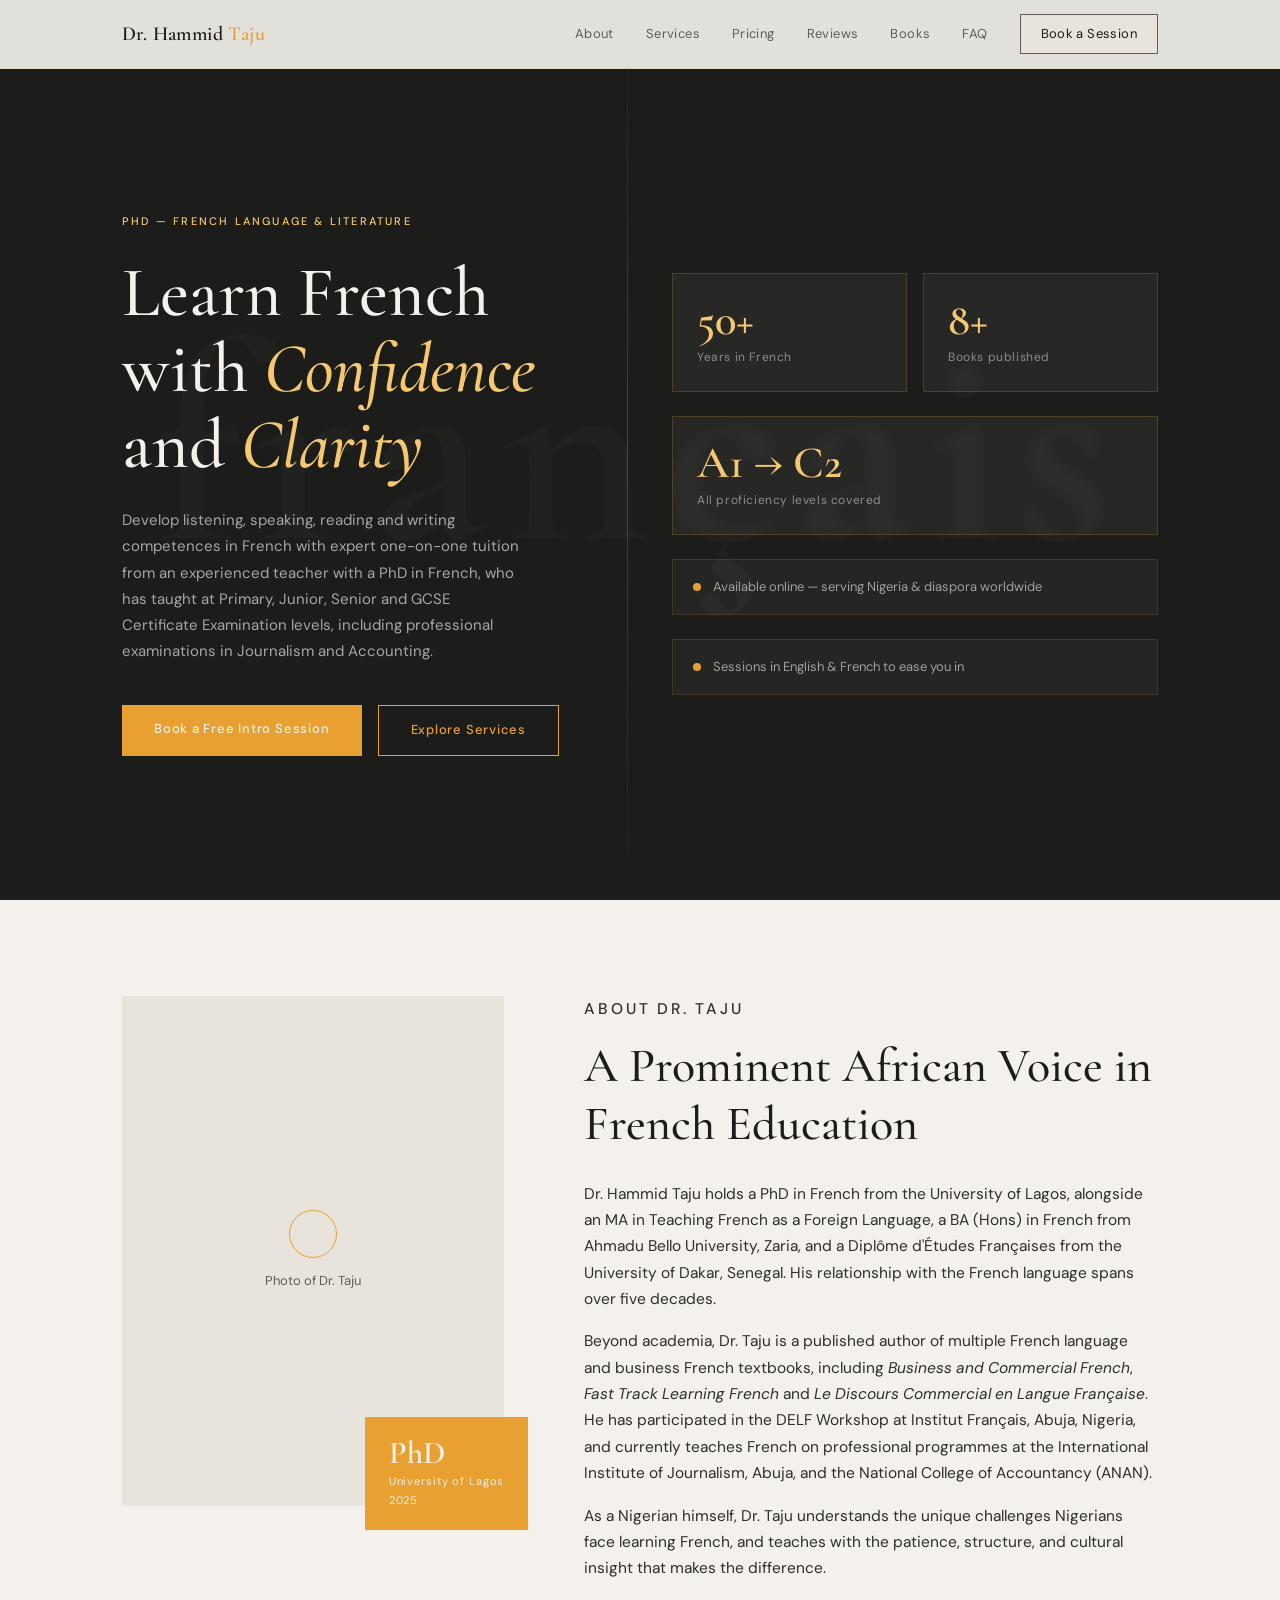
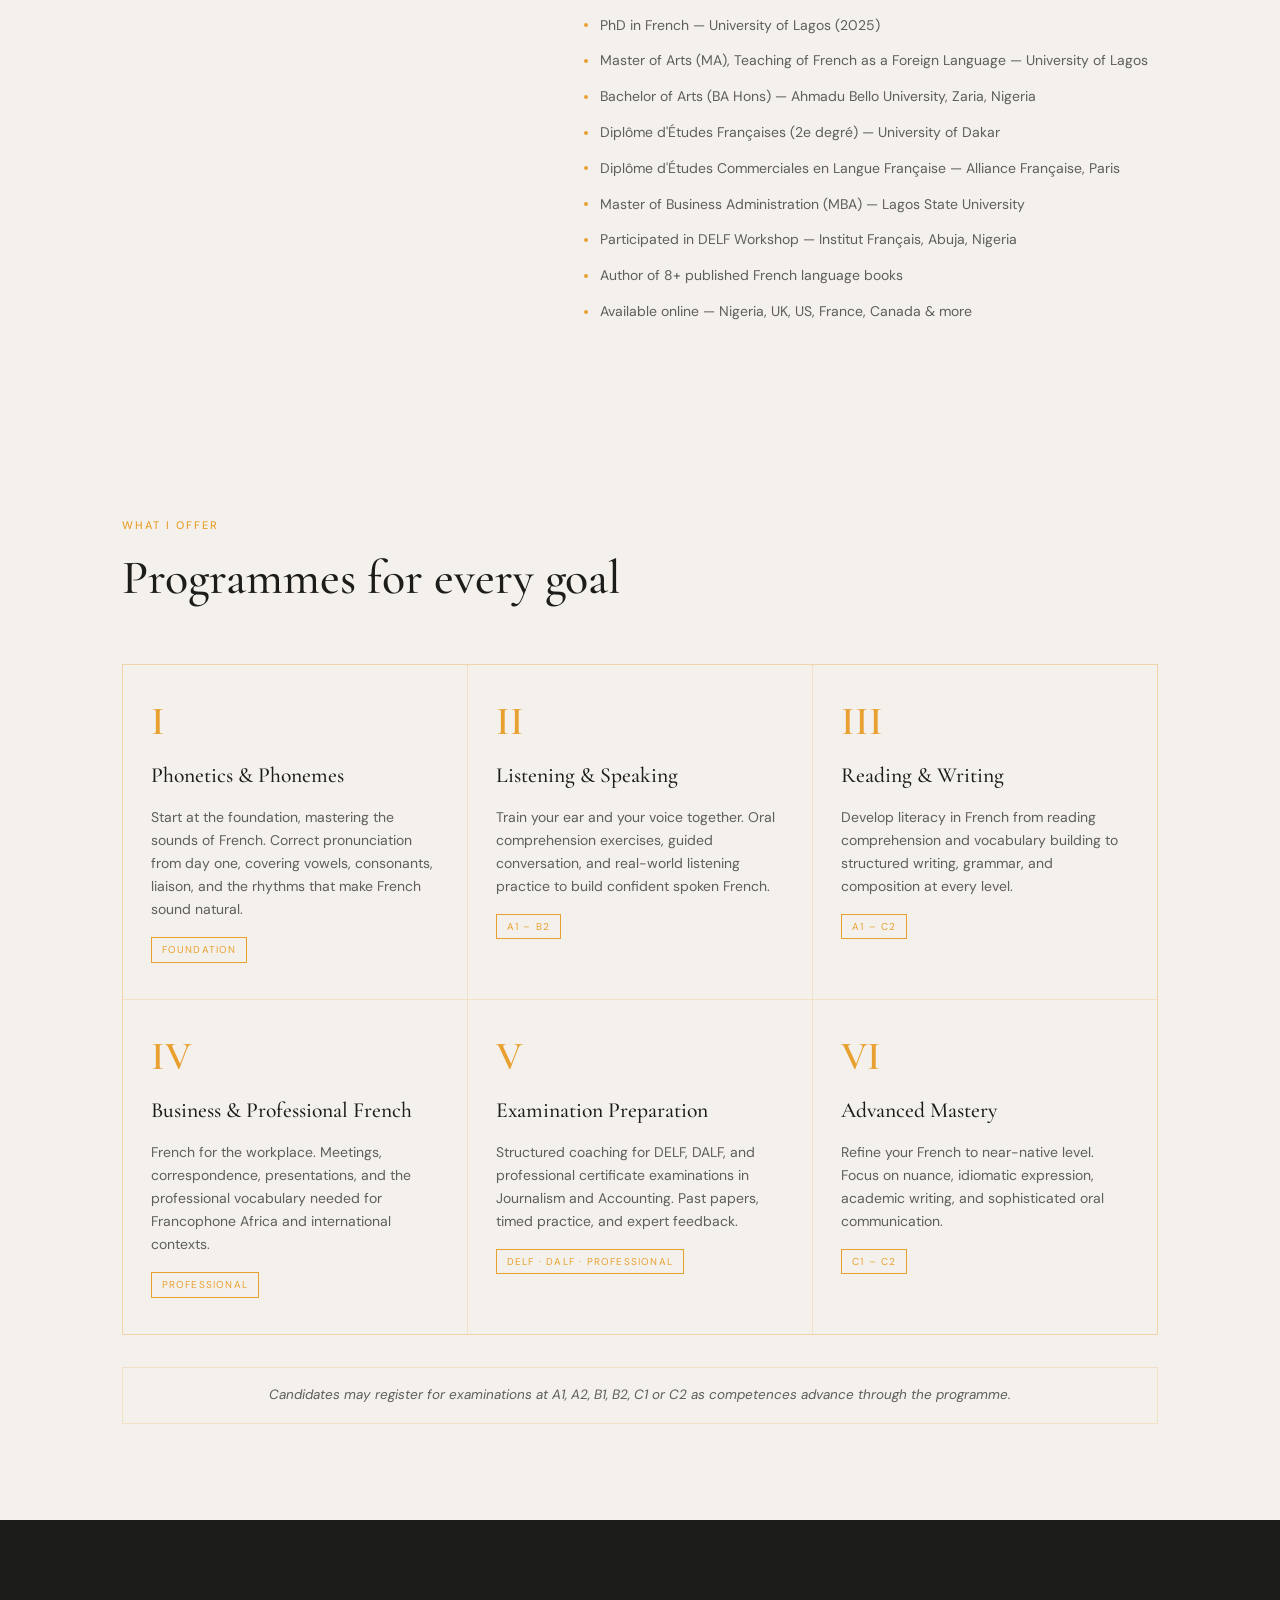
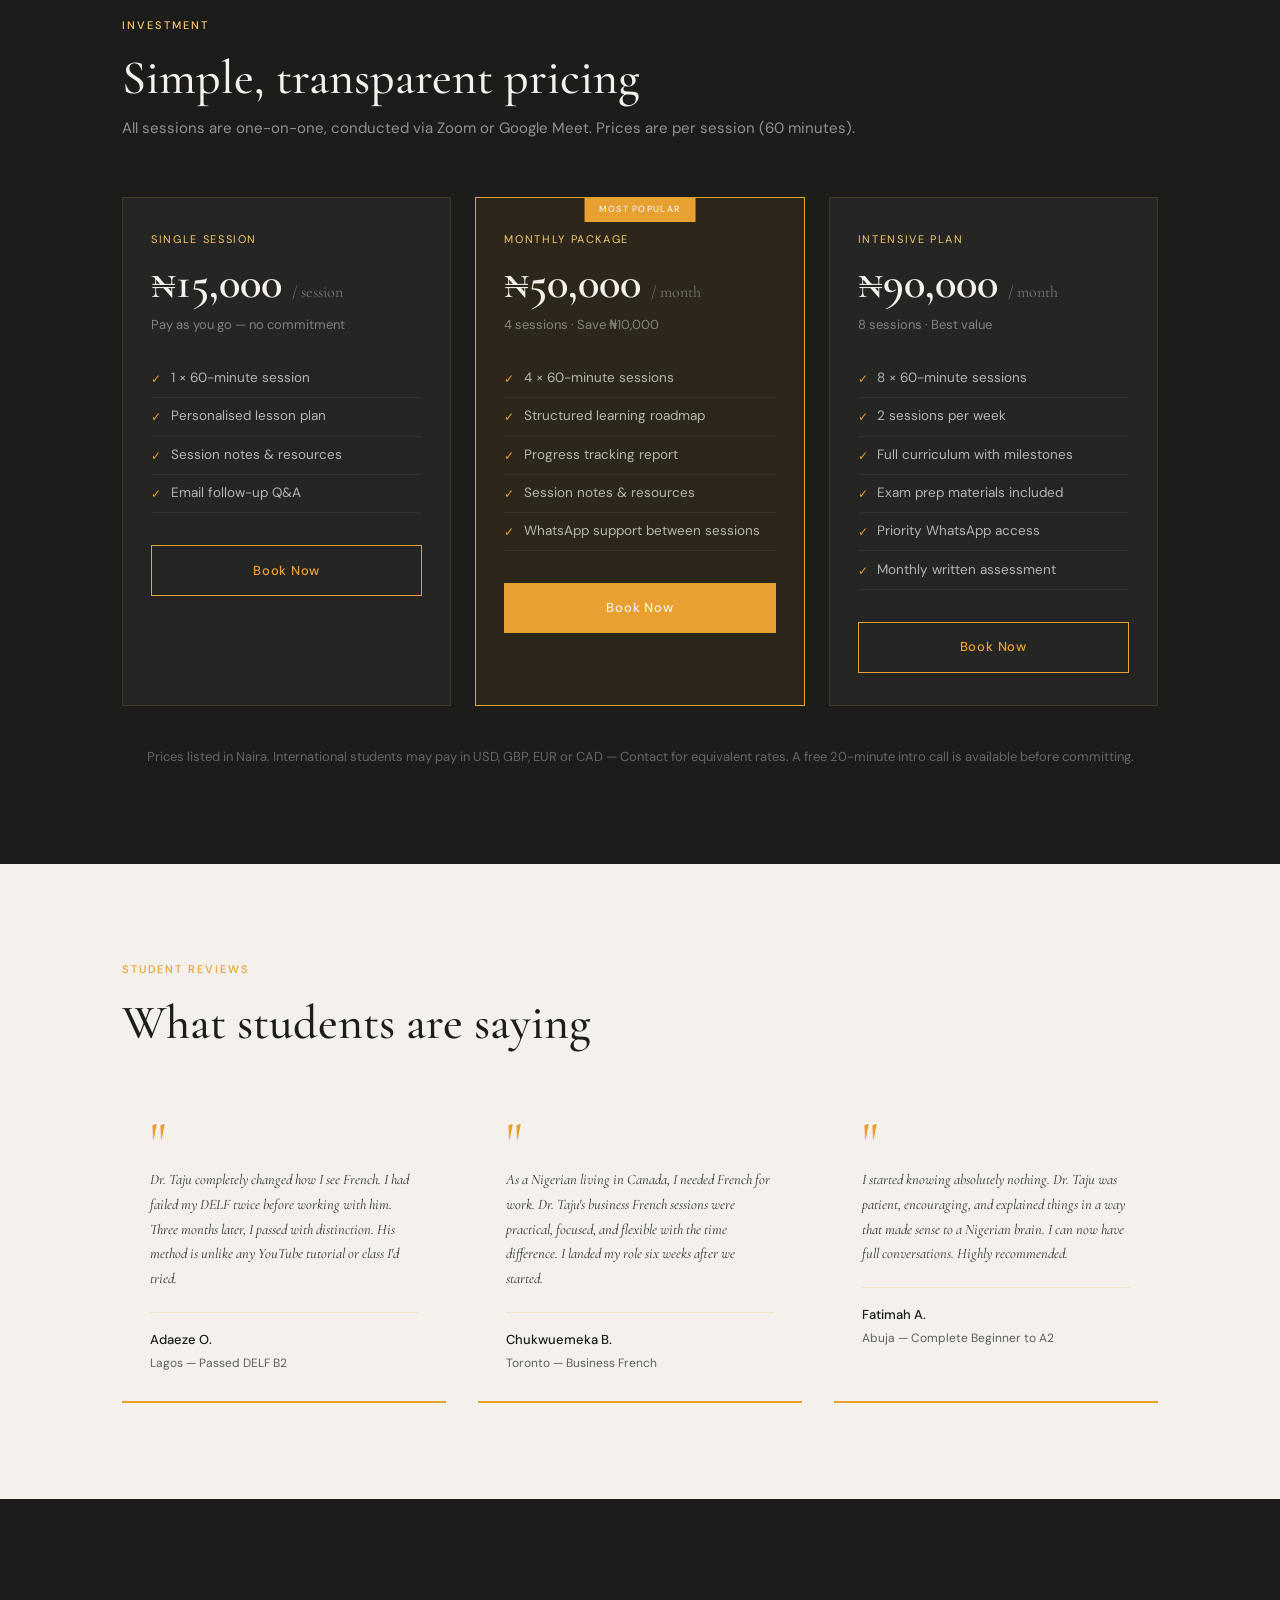
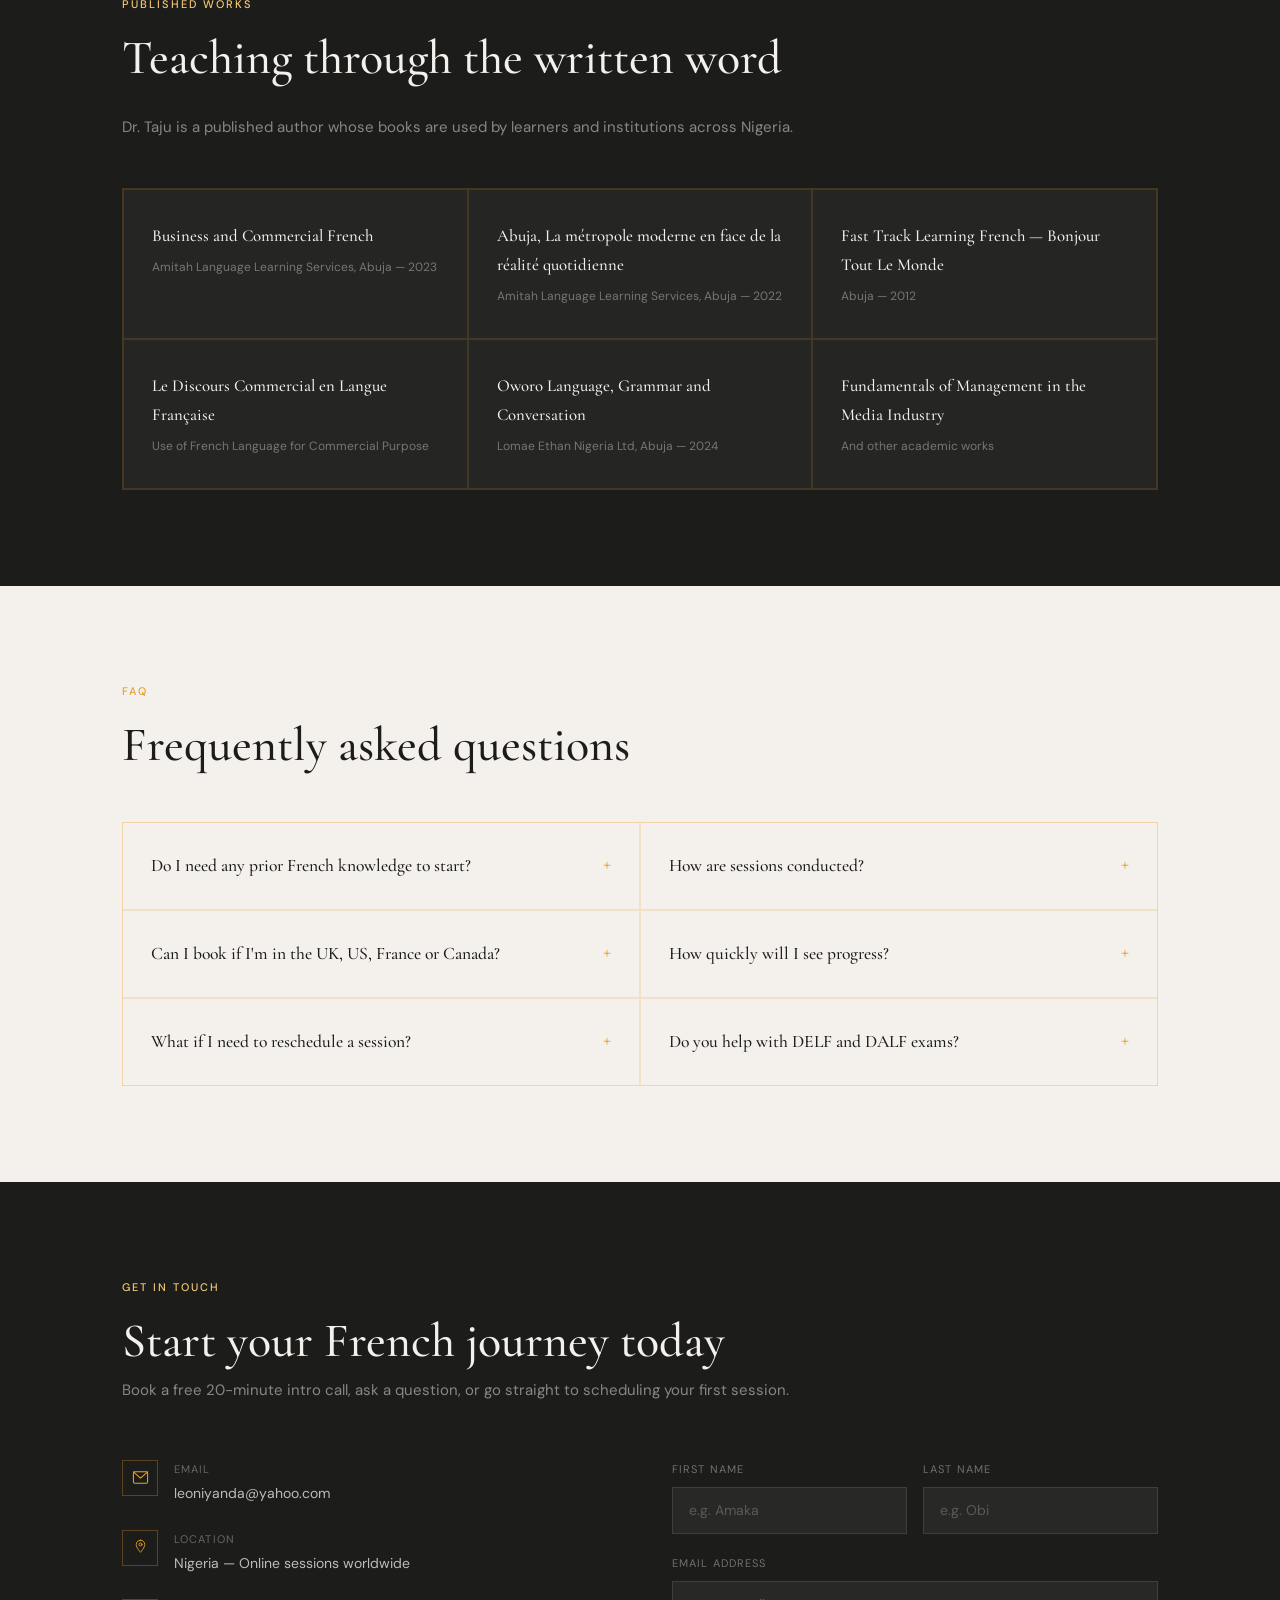
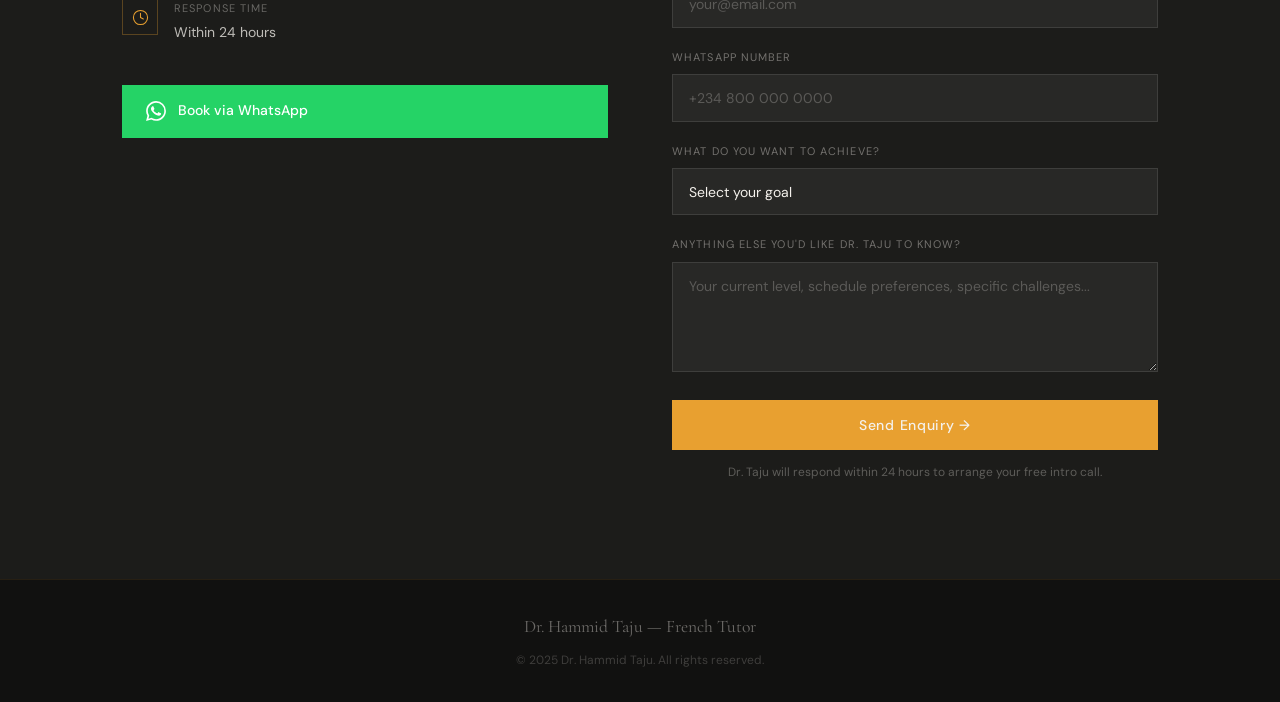
==== commit 3dccbe64: "Refactor code structure for improved readability and maintainability" ====
--- a/indexV1.html
+++ b/indexV1.html
@@ -3,7 +3,7 @@
 <head>
   <meta charset="UTF-8" />
   <meta name="viewport" content="width=device-width, initial-scale=1.0" />
-  <title>Dr. Hammid Taju — French Tutor</title>
+  <title>Dr. Hammid Taju - French Tutor</title>
   <meta name="description" content="Learn French with Dr. Hammid Taju, a Nigerian PhD French professor offering personalised online French tutoring for Nigerians at home and abroad." />
   <link rel="preconnect" href="https://fonts.googleapis.com" />
   <link rel="preconnect" href="https://fonts.gstatic.com" crossorigin />
@@ -13,18 +13,18 @@
     *, *::before, *::after { box-sizing: border-box; margin: 0; padding: 0; }
 
     :root {
-      --cream: #F5F0E8;
-      --cream-dark: #EDE6D6;
-      --ink: #1A1208;
-      --ink-mid: #3D3020;
-      --ink-light: #6B5B40;
-      --gold: #C4922A;
-      --gold-light: #E8C56A;
-      --gold-pale: #F7EDD0;
-      --blue-deep: #0F2340;
-      --blue-mid: #1E4080;
-      --white: #FDFAF5;
-      --border: rgba(196, 146, 42, 0.2);
+      --cream: #F4F1EC;
+      --cream-dark: #E8E4DC;
+      --ink: #1C1C1A;
+      --ink-mid: #2E2E2B;
+      --ink-light: #5F5E5A;
+      --gold: #E8A030;
+      --gold-light: #F5C870;
+      --gold-pale: #FDF3DC;
+      --blue-deep: #1C1C1A;
+      --blue-mid: #2C2C2A;
+      --white: #F4F1EC;
+      --border: rgba(232, 160, 48, 0.2);
     }
 
     html { scroll-behavior: smooth; }
@@ -94,7 +94,7 @@
       position: fixed;
       top: 0; left: 0; right: 0;
       z-index: 100;
-      background: rgba(245, 240, 232, 0.92);
+      background: rgba(244, 241, 236, 0.92);
       backdrop-filter: blur(8px);
       border-bottom: 1px solid var(--border);
       transition: box-shadow 0.2s;
@@ -131,13 +131,14 @@
     .nav-cta {
       font-size: 13px;
       font-weight: 500;
-      background: var(--gold);
-      color: var(--white) !important;
+      background: var(--cream-dark);
+      color: var(--black) !important;
+      border: 1px solid var(--ink-light);
       padding: 0.5rem 1.25rem;
       text-decoration: none;
       transition: background 0.2s !important;
     }
-    .nav-cta:hover { background: var(--ink) !important; color: var(--white) !important; }
+    .nav-cta:hover { background: var(--ink-mid) !important; color: var(--gold-light) !important; }
     .hamburger { display: none; flex-direction: column; gap: 5px; cursor: pointer; }
     .hamburger span { display: block; width: 24px; height: 1.5px; background: var(--ink); transition: 0.3s; }
     .mobile-menu {
@@ -187,9 +188,9 @@
     .hero-line {
       position: absolute;
       top: 0; bottom: 0;
-      left: 58%;
+      left: 49%;
       width: 1px;
-      background: linear-gradient(to bottom, transparent, rgba(196,146,42,0.3), transparent);
+      background: linear-gradient(to bottom, transparent, rgba(232,160,48,0.3), transparent);
     }
     .hero-content {
       position: relative;
@@ -226,7 +227,7 @@
     }
     .hero-sub {
       font-size: 15px;
-      color: rgba(253, 250, 245, 0.65);
+      color: rgba(244, 241, 236, 0.65);
       line-height: 1.75;
       max-width: 400px;
       margin-bottom: 2.5rem;
@@ -235,7 +236,7 @@
     .hero-right { display: flex; flex-direction: column; gap: 1.5rem; }
     .stat-card {
       background: rgba(255,255,255,0.05);
-      border: 1px solid rgba(196,146,42,0.2);
+      border: 1px solid rgba(232,160,48,0.2);
       padding: 1.5rem;
       backdrop-filter: blur(4px);
     }
@@ -248,20 +249,20 @@
     }
     .stat-label {
       font-size: 12px;
-      color: rgba(253,250,245,0.5);
+      color: rgba(244,241,236,0.5);
       letter-spacing: 0.05em;
       margin-top: 0.25rem;
     }
     .stat-row { display: grid; grid-template-columns: 1fr 1fr; gap: 1rem; }
     .flag-row {
       background: rgba(255,255,255,0.04);
-      border: 1px solid rgba(196,146,42,0.15);
+      border: 1px solid rgba(232,160,48,0.15);
       padding: 1rem 1.25rem;
       display: flex;
       align-items: center;
       gap: 0.75rem;
       font-size: 13px;
-      color: rgba(253,250,245,0.6);
+      color: rgba(244,241,236,0.6);
     }
     .flag-dot {
       width: 8px; height: 8px; border-radius: 50%;
@@ -388,26 +389,38 @@
       padding: 0.2rem 0.6rem;
     }
 
+    .services-note {
+      margin-top: 2rem;
+      border: 1px solid var(--border);
+      padding: 1rem 1.5rem;
+      text-align: center;
+    }
+    .services-note p {
+      font-size: 13.5px;
+      color: var(--ink-light);
+      font-style: italic;
+    }
+
     /* ─── PRICING ─── */
     #pricing { background: var(--blue-deep); }
     #pricing .section-label { color: var(--gold-light); }
     #pricing .section-title { color: var(--white); }
-    .pricing-sub { color: rgba(253,250,245,0.55); font-size: 15px; margin-top: 0.5rem; margin-bottom: 3.5rem; }
+    .pricing-sub { color: rgba(244,241,236,0.55); font-size: 15px; margin-top: 0.5rem; margin-bottom: 3.5rem; }
     .pricing-grid { display: grid; grid-template-columns: repeat(3, 1fr); gap: 1.5rem; }
     .pricing-card {
       background: rgba(255,255,255,0.04);
-      border: 1px solid rgba(196,146,42,0.15);
+      border: 1px solid rgba(232,160,48,0.15);
       padding: 2rem 1.75rem;
       transition: border-color 0.2s, background 0.2s;
       position: relative;
     }
     .pricing-card:hover {
-      border-color: rgba(196,146,42,0.4);
+      border-color: rgba(232,160,48,0.4);
       background: rgba(255,255,255,0.07);
     }
     .pricing-card.featured {
       border-color: var(--gold);
-      background: rgba(196,146,42,0.08);
+      background: rgba(232,160,48,0.08);
     }
     .popular-badge {
       position: absolute;
@@ -436,16 +449,16 @@
       color: var(--white);
       line-height: 1;
     }
-    .pricing-price span { font-size: 1rem; font-weight: 400; color: rgba(253,250,245,0.4); }
+    .pricing-price span { font-size: 1rem; font-weight: 400; color: rgba(244,241,236,0.4); }
     .pricing-desc {
       font-size: 13px;
-      color: rgba(253,250,245,0.45);
+      color: rgba(244,241,236,0.45);
       margin: 0.5rem 0 1.5rem;
     }
     .pricing-features { list-style: none; margin-bottom: 2rem; }
     .pricing-features li {
       font-size: 13.5px;
-      color: rgba(253,250,245,0.7);
+      color: rgba(244,241,236,0.7);
       padding: 0.45rem 0;
       border-bottom: 1px solid rgba(255,255,255,0.05);
       display: flex;
@@ -453,7 +466,7 @@
       align-items: flex-start;
     }
     .pricing-features li::before { content: '✓'; color: var(--gold); font-size: 12px; flex-shrink: 0; margin-top: 2px; }
-    .pricing-note { margin-top: 2.5rem; text-align: center; font-size: 13px; color: rgba(253,250,245,0.35); }
+    .pricing-note { margin-top: 2.5rem; text-align: center; font-size: 13px; color: rgba(244,241,236,0.35); }
 
     /* ─── TESTIMONIALS ─── */
     #testimonials { background: var(--white); }
@@ -484,6 +497,28 @@
     }
     .testi-name { font-size: 13px; font-weight: 500; color: var(--ink); }
     .testi-role { font-size: 12px; color: var(--ink-light); margin-top: 0.15rem; }
+
+    /* ─── PUBLICATIONS ─── */
+     #publications { background: var(--blue-deep); }
+     #publications .section-label { color: var(--gold-light); }
+     #publications .section-title { color: var(--white); }
+    .publications-header { margin-bottom: 3.5rem; }
+    .publications-sub {color: rgba(244,241,236,0.5); font-size: 15px; margin-bottom: 3rem; }
+    .publications-grid { display: grid; grid-template-columns: repeat(3, 1fr); /*gap: 1.5px;*/ border: 1.5px solid var(--border); }
+    .publications-card { 
+      background: rgba(255,255,255,0.04);
+      border: 1.13px solid rgba(232,160,48,0.15);
+      padding: 2rem 1.75rem;
+      position: relative;
+    }
+    .publications-text {
+      font-family: 'Cormorant Garamond', serif;
+      font-size: 1.05rem;
+      font-weight: 500;
+      color: var(--white);
+       margin-bottom: 0.4rem;
+    }
+    .publications-subtext { font-size: 12px; color: rgba(244,241,236,0.4); }
 
     /* ─── FAQ ─── */
     #faq { background: var(--cream); }
@@ -525,20 +560,20 @@
     #contact { background: var(--ink); }
     #contact .section-label { color: var(--gold-light); }
     #contact .section-title { color: var(--white); }
-    .contact-sub { color: rgba(253,250,245,0.5); font-size: 15px; margin-top: 0.5rem; margin-bottom: 3.5rem; }
+    .contact-sub { color: rgba(244,241,236,0.5); font-size: 15px; margin-top: 0.5rem; margin-bottom: 3.5rem; }
     .contact-grid { display: grid; grid-template-columns: 1fr 1fr; gap: 4rem; align-items: start; }
     .contact-info { display: flex; flex-direction: column; gap: 1.5rem; }
     .contact-info-item { display: flex; gap: 1rem; align-items: flex-start; }
     .contact-info-icon {
       width: 36px; height: 36px;
-      border: 1px solid rgba(196,146,42,0.3);
+      border: 1px solid rgba(232,160,48,0.3);
       display: flex; align-items: center; justify-content: center;
       color: var(--gold);
       font-size: 15px;
       flex-shrink: 0;
     }
-    .contact-info-text .label { font-size: 11px; letter-spacing: 0.1em; text-transform: uppercase; color: rgba(253,250,245,0.35); }
-    .contact-info-text .value { font-size: 14px; color: rgba(253,250,245,0.75); margin-top: 0.2rem; }
+    .contact-info-text .label { font-size: 11px; letter-spacing: 0.1em; text-transform: uppercase; color: rgba(244,241,236,0.35); }
+    .contact-info-text .value { font-size: 14px; color: rgba(244,241,236,0.75); margin-top: 0.2rem; }
     .whatsapp-btn {
       display: flex;
       align-items: center;
@@ -559,7 +594,7 @@
       font-size: 11px;
       letter-spacing: 0.1em;
       text-transform: uppercase;
-      color: rgba(253,250,245,0.4);
+      color: rgba(244,241,236,0.4);
       margin-bottom: 0.5rem;
     }
     .form-group input,
@@ -577,7 +612,7 @@
       -webkit-appearance: none;
     }
     .form-group input::placeholder,
-    .form-group textarea::placeholder { color: rgba(253,250,245,0.25); }
+    .form-group textarea::placeholder { color: rgba(244,241,236,0.25); }
     .form-group input:focus,
     .form-group select:focus,
     .form-group textarea:focus { border-color: var(--gold); }
@@ -598,12 +633,12 @@
       transition: background 0.2s;
     }
     .submit-btn:hover { background: var(--gold-light); color: var(--ink); }
-    .form-note { font-size: 12px; color: rgba(253,250,245,0.3); margin-top: 0.75rem; text-align: center; }
+    .form-note { font-size: 12px; color: rgba(244,241,236,0.3); margin-top: 0.75rem; text-align: center; }
     .form-success {
       display: none;
       text-align: center;
       padding: 3rem 1.5rem;
-      color: rgba(253,250,245,0.7);
+      color: rgba(244,241,236,0.7);
     }
     .form-success .checkmark {
       font-size: 2.5rem;
@@ -613,18 +648,18 @@
 
     /* ─── FOOTER ─── */
     footer {
-      background: #0D0B06;
+      background: #111110;
       padding: 2rem;
       text-align: center;
-      border-top: 1px solid rgba(196,146,42,0.1);
+      border-top: 1px solid rgba(232,160,48,0.1);
     }
     .footer-logo {
       font-family: 'Cormorant Garamond', serif;
       font-size: 1.1rem;
-      color: rgba(253,250,245,0.4);
+      color: rgba(244,241,236,0.4);
       margin-bottom: 0.5rem;
     }
-    footer p { font-size: 12px; color: rgba(253,250,245,0.2); }
+    footer p { font-size: 12px; color: rgba(244,241,236,0.2); }
 
     /* ─── RESPONSIVE ─── */
     @media (max-width: 900px) {
@@ -636,6 +671,7 @@
       .services-grid { grid-template-columns: 1fr 1fr; }
       .pricing-grid { grid-template-columns: 1fr; max-width: 400px; }
       .testimonials-grid { grid-template-columns: 1fr; }
+      .publications-grid { grid-template-columns: 1fr 1fr; }
       .faq-grid { grid-template-columns: 1fr; }
       .contact-grid { grid-template-columns: 1fr; }
       .nav-links { display: none; }
@@ -644,6 +680,7 @@
     @media (max-width: 600px) {
       .section { padding: 4rem 0; }
       .services-grid { grid-template-columns: 1fr; }
+      .publications-grid { grid-template-columns: 1fr; }
       .form-row { grid-template-columns: 1fr; }
       .stat-row { grid-template-columns: 1fr 1fr; }
     }
@@ -654,12 +691,13 @@
   <!-- ─── NAV ─── -->
   <nav id="navbar">
     <div class="nav-inner">
-      <a href="#hero" class="nav-logo">Dr. <span>Taju</span></a>
+      <a href="#hero" class="nav-logo">Dr. Hammid <span>Taju</span></a>
       <div class="nav-links">
         <a href="#about">About</a>
         <a href="#services">Services</a>
         <a href="#pricing">Pricing</a>
         <a href="#testimonials">Reviews</a>
+        <a href="#publications">Books</a>
         <a href="#faq">FAQ</a>
         <a href="#contact" class="nav-cta">Book a Session</a>
       </div>
@@ -674,6 +712,7 @@
     <a href="#services" onclick="closeMobile()">Services</a>
     <a href="#pricing" onclick="closeMobile()">Pricing</a>
     <a href="#testimonials" onclick="closeMobile()">Reviews</a>
+    <a href="#publications" onclick="closeMobile()">Books</a>
     <a href="#faq" onclick="closeMobile()">FAQ</a>
     <a href="#contact" onclick="closeMobile()">Book a Session</a>
   </div>
@@ -686,10 +725,10 @@
       <div class="hero-left">
         <p class="hero-eyebrow">PhD — French Language & Literature</p>
         <h1 class="hero-title">
-          Speak French<br>with <em>Confidence</em><br>and <em>Clarity</em>
+          Learn French<br>with <em>Confidence</em><br>and <em>Clarity</em>
         </h1>
         <p class="hero-sub">
-          Expert one-on-one French tutoring from a Nigerian PhD professor who understands exactly where you're coming from, and where you want to go.
+          Develop listening, speaking, reading and writing competences in French with expert one-on-one tuition from an experienced teacher with a PhD in French, who has taught at Primary, Junior, Senior and GCSE Certificate Examination levels, including professional examinations in Journalism and Accounting.
         </p>
         <div class="hero-actions">
           <a href="#contact" class="btn-primary">Book a Free Intro Session</a>
@@ -699,12 +738,12 @@
       <div class="hero-right">
         <div class="stat-row">
           <div class="stat-card">
-            <div class="stat-num">20+</div>
-            <div class="stat-label">Years teaching</div>
+            <div class="stat-num">50+</div>
+            <div class="stat-label">Years in French</div>
           </div>
           <div class="stat-card">
-            <div class="stat-num">200+</div>
-            <div class="stat-label">Students taught</div>
+            <div class="stat-num">8+</div>
+            <div class="stat-label">Books published</div>
           </div>
         </div>
         <div class="stat-card">
@@ -734,28 +773,32 @@
           </div>
           <div class="about-accent-box">
             <div class="num">PhD</div>
-            <div class="txt">French Language<br>&amp; Literature</div>
+            <div class="txt">University of Lagos<br>2025</div>
           </div>
         </div>
         <div class="about-content">
           <p class="section-label">About Dr. Taju</p>
-          <h2 class="section-title">A Nigerian voice in French education</h2>
+          <h2 class="section-title">A Prominent African Voice in French Education</h2>
           <br>
           <p>
-            Dr. Hammid Taju holds a PhD in French Language and Literature and has spent over a decade helping Nigerian students and professionals break through the barriers of learning French; from the beginner's first "bonjour" to confident, fluent conversation.
+            Dr. Hammid Taju holds a PhD in French from the University of Lagos, alongside an MA in Teaching French as a Foreign Language, a BA (Hons) in French from Ahmadu Bello University, Zaria, and a Diplôme d'Études Françaises from the University of Dakar, Senegal. His relationship with the French language spans over five decades.
           </p>
           <p>
-            As a Nigerian himself, Dr. Taju understands the unique challenges Nigerians face when learning French: the interference from English and Pidgin, exam-specific needs like DELF and DALF, and the practical French required for work in Francophone Africa and beyond.
+            Beyond academia, Dr. Taju is a published author of multiple French language and business French textbooks, including <em>Business and Commercial French</em>, <em>Fast Track Learning French</em> and <em>Le Discours Commercial en Langue Française</em>. He has participated in the DELF Workshop at Institut Français, Abuja, Nigeria, and currently teaches French on professional programmes at the International Institute of Journalism, Abuja, and the National College of Accountancy (ANAN).
           </p>
           <p>
-            His teaching style is patient, structured, and results-driven, tailored to your pace, your goals, and your schedule.
+            As a Nigerian himself, Dr. Taju understands the unique challenges Nigerians face learning French, and teaches with the patience, structure, and cultural insight that makes the difference.
           </p>
           <div class="credentials">
-            <div class="cred-item"><div class="cred-dot"></div><span>PhD — French Language & Literature</span></div>
-            <div class="cred-item"><div class="cred-dot"></div><span>Certified French language examiner (DELF/DALF)</span></div>
-            <div class="cred-item"><div class="cred-dot"></div><span>10+ years teaching at university and private levels</span></div>
-            <div class="cred-item"><div class="cred-dot"></div><span>Specialist in teaching French to Anglophone Africans</span></div>
-            <div class="cred-item"><div class="cred-dot"></div><span>Available online — Nigeria, UK, US, France, Canada & more</span></div>
+            <div class="cred-item"><div class="cred-dot"></div><span>PhD in French — University of Lagos (2025)</span></div>
+            <div class="cred-item"><div class="cred-dot"></div><span>Master of Arts (MA), Teaching of French as a Foreign Language — University of Lagos</span></div>
+            <div class="cred-item"><div class="cred-dot"></div><span>Bachelor of Arts (BA Hons) — Ahmadu Bello University, Zaria, Nigeria</span></div>
+            <div class="cred-item"><div class="cred-dot"></div><span>Diplôme d'Études Françaises (2e degré) — University of Dakar</span></div>
+            <div class="cred-item"><div class="cred-dot"></div><span>Diplôme d'Études Commerciales en Langue Française — Alliance Française, Paris</span></div>
+            <div class="cred-item"><div class="cred-dot"></div><span>Master of Business Administration (MBA) — Lagos State University</span></div>
+            <div class="cred-item"><div class="cred-dot"></div><span>Participated in DELF Workshop — Institut Français, Abuja, Nigeria</span></div>
+            <div class="cred-item"><div class="cred-dot"></div><span>Author of 8+ published French language books</span></div>
+            <div class="cred-item"><div class="cred-dot"></div><span>Available online — Nigeria, UK, US, France, Canada &amp; more</span></div>
           </div>
         </div>
       </div>
@@ -772,40 +815,43 @@
       <div class="services-grid">
         <div class="service-card">
           <div class="service-icon">I</div>
-          <h3>Complete Beginner</h3>
-          <p>Start from zero. Learn pronunciation, greetings, numbers, basic grammar, and the confidence to hold your first French conversation.</p>
-          <div class="service-tag">A1 – A2</div>
+          <h3>Phonetics &amp; Phonemes</h3>
+          <p>Start at the foundation, mastering the sounds of French. Correct pronunciation from day one, covering vowels, consonants, liaison, and the rhythms that make French sound natural.</p>
+          <div class="service-tag">Foundation</div>
         </div>
         <div class="service-card">
           <div class="service-icon">II</div>
-          <h3>Intermediate Fluency</h3>
-          <p>Break through the plateau. Build vocabulary, sharpen grammar, and move from understanding French to actually thinking in it.</p>
-          <div class="service-tag">B1 – B2</div>
+          <h3>Listening &amp; Speaking</h3>
+          <p>Train your ear and your voice together. Oral comprehension exercises, guided conversation, and real-world listening practice to build confident spoken French.</p>
+          <div class="service-tag">A1 – B2</div>
         </div>
         <div class="service-card">
           <div class="service-icon">III</div>
-          <h3>Advanced Mastery</h3>
-          <p>Refine your French to near-native level. Focus on nuance, idioms, academic writing, and sophisticated oral expression.</p>
-          <div class="service-tag">C1 – C2</div>
+          <h3>Reading &amp; Writing</h3>
+          <p>Develop literacy in French from reading comprehension and vocabulary building to structured writing, grammar, and composition at every level.</p>
+          <div class="service-tag">A1 – C2</div>
         </div>
         <div class="service-card">
           <div class="service-icon">IV</div>
-          <h3>Business French</h3>
-          <p>French for the workplace — meetings, emails, presentations, and professional vocabulary for Francophone Africa and beyond.</p>
+          <h3>Business &amp; Professional French</h3>
+          <p>French for the workplace. Meetings, correspondence, presentations, and the professional vocabulary needed for Francophone Africa and international contexts.</p>
           <div class="service-tag">Professional</div>
         </div>
         <div class="service-card">
           <div class="service-icon">V</div>
-          <h3>Exam Preparation</h3>
-          <p>Structured coaching for DELF, DALF, TCF, and university French examinations. Past papers, timed practice, and expert feedback.</p>
-          <div class="service-tag">DELF · DALF · TCF</div>
+          <h3>Examination Preparation</h3>
+          <p>Structured coaching for DELF, DALF, and professional certificate examinations in Journalism and Accounting. Past papers, timed practice, and expert feedback.</p>
+          <div class="service-tag">DELF · DALF · Professional</div>
         </div>
         <div class="service-card">
           <div class="service-icon">VI</div>
-          <h3>Conversational French</h3>
-          <p>For those who know the grammar but struggle to speak. Focused speaking sessions to build natural, flowing conversational confidence.</p>
-          <div class="service-tag">Speaking Focus</div>
-        </div>
+          <h3>Advanced Mastery</h3>
+          <p>Refine your French to near-native level. Focus on nuance, idiomatic expression, academic writing, and sophisticated oral communication.</p>
+          <div class="service-tag">C1 – C2</div>
+        </div>
+      </div>
+      <div class="services-note">
+        <p>Candidates may register for examinations at A1, A2, B1, B2, C1 or C2 as competences advance through the programme.</p>
       </div>
     </div>
   </section>
@@ -858,7 +904,7 @@
           <a href="#contact" class="btn-outline" style="width:100%; text-align:center;">Book Now</a>
         </div>
       </div>
-      <p class="pricing-note">Prices listed in Naira. International students may pay in USD, GBP, EUR or CAD — contact for equivalent rates. A free 20-minute intro call is available before committing.</p>
+      <p class="pricing-note">Prices listed in Naira. International students may pay in USD, GBP, EUR or CAD — Contact for equivalent rates. A free 20-minute intro call is available before committing.</p>
     </div>
   </section>
 
@@ -896,7 +942,44 @@
     </div>
   </section>
 
+  <!-- ─── PUBLICATIONS ─── -->
+  <section id="publications" class="section">
+    <div class="container">
+      <p class="section-label">Published Works</p>
+      <h2 class="section-title">Teaching through the written word</h2>
+      <br/>
+      <p class="publications-sub">Dr. Taju is a published author whose books are used by learners and institutions across Nigeria.</p>
+      <div class="publications-grid">
+        <div class="publications-card">
+          <div class="publications-text">Business and Commercial French</div>
+          <div class="publications-subtext">Amitah Language Learning Services, Abuja — 2023</div>
+        </div>
+        <div class="publications-card">
+          <div class="publications-text">Abuja, La métropole moderne en face de la réalité quotidienne</div>
+          <div class="publications-subtext">Amitah Language Learning Services, Abuja — 2022</div>
+        </div>
+        <div class="publications-card">
+          <div class="publications-text">Fast Track Learning French — Bonjour Tout Le Monde</div>
+          <div class="publications-subtext">Abuja — 2012</div>
+        </div>
+        <div class="publications-card">
+          <div class="publications-text">Le Discours Commercial en Langue Française</div>
+          <div class="publications-subtext">Use of French Language for Commercial Purpose</div>
+        </div>
+        <div class="publications-card">
+          <div class="publications-text">Oworo Language, Grammar and Conversation</div>
+          <div class="publications-subtext">Lomae Ethan Nigeria Ltd, Abuja — 2024</div>
+        </div>
+        <div class="publications-card">
+          <div class="publications-text">Fundamentals of Management in the Media Industry</div>
+          <div class="publications-subtext">And other academic works</div>
+        </div>
+      </div>
+    </div>
+  </section>
+
   <!-- ─── FAQ ─── -->
+
   <section id="faq" class="section">
     <div class="container">
       <p class="section-label">FAQ</p>
@@ -918,10 +1001,10 @@
         </div>
         <div class="faq-item" onclick="toggleFaq(this)">
           <div class="faq-question">
-            Can I book if I'm in the UK, US, or Canada?
+            Can I book if I'm in the UK, US, France or Canada?
             <span class="faq-toggle">+</span>
           </div>
-          <div class="faq-answer">Yes. Dr. Taju serves Nigerians and Nigerian-origin students globally. Sessions are flexible and scheduled around your time zone. Prices for international students are available in your local currency — contact us for details.</div>
+          <div class="faq-answer">Yes. Dr. Taju serves students globally. Sessions are flexible and scheduled around your time zone. Prices for international students are available in your local currency. Contact us for details.</div>
         </div>
         <div class="faq-item" onclick="toggleFaq(this)">
           <div class="faq-question">
@@ -935,14 +1018,14 @@
             What if I need to reschedule a session?
             <span class="faq-toggle">+</span>
           </div>
-          <div class="faq-answer">Life happens. Sessions can be rescheduled with at least 24 hours' notice at no charge. Late cancellations (under 24 hours) may forfeit the session — full details are shared when you book.</div>
+          <div class="faq-answer">Life happens. Sessions can be rescheduled with at least 24 hours' notice at no charge. Late cancellations (under 24 hours) may forfeit the session. Full details are shared when you book.</div>
         </div>
         <div class="faq-item" onclick="toggleFaq(this)">
           <div class="faq-question">
             Do you help with DELF and DALF exams?
             <span class="faq-toggle">+</span>
           </div>
-          <div class="faq-answer">Yes — exam preparation is one of Dr. Taju's specialities. He is a certified DELF/DALF examiner, so he knows exactly what assessors are looking for and will structure your preparation accordingly.</div>
+          <div class="faq-answer">Yes. Exam preparation is one of Dr. Taju's specialities. He completed the French Teachers Programme on DELF at the Institut Français, Abuja, and knows exactly what assessors look for. He will structure your preparation with past papers, timed practice, and targeted feedback.</div>
         </div>
       </div>
     </div>
@@ -957,31 +1040,36 @@
       <div class="contact-grid">
         <div class="contact-info">
           <div class="contact-info-item">
-            <div class="contact-info-icon">📧</div>
+            <div class="contact-info-icon">
+              <svg width="17" height="17" viewBox="0 0 24 24" fill="none" stroke="currentColor" stroke-width="1.5" stroke-linecap="round" stroke-linejoin="round"><rect x="2" y="4" width="20" height="16" rx="2"/><polyline points="2,4 12,13 22,4"/></svg>
+            </div>
             <div class="contact-info-text">
               <div class="label">Email</div>
-              <div class="value">dr.taju@email.com</div>
+              <div class="value">leoniyanda@yahoo.com</div>
             </div>
           </div>
           <div class="contact-info-item">
-            <div class="contact-info-icon">📍</div>
+            <div class="contact-info-icon">
+              <svg width="15" height="17" viewBox="0 0 24 28" fill="none" stroke="currentColor" stroke-width="1.5" stroke-linecap="round" stroke-linejoin="round"><path d="M12 2C8.13 2 5 5.13 5 9c0 5.25 7 13 7 13s7-7.75 7-13c0-3.87-3.13-7-7-7z"/><circle cx="12" cy="9" r="2.5"/></svg>
+            </div>
             <div class="contact-info-text">
               <div class="label">Location</div>
               <div class="value">Nigeria — Online sessions worldwide</div>
             </div>
           </div>
           <div class="contact-info-item">
-            <div class="contact-info-icon">🕐</div>
+            <div class="contact-info-icon">
+              <svg width="17" height="17" viewBox="0 0 24 24" fill="none" stroke="currentColor" stroke-width="1.5" stroke-linecap="round" stroke-linejoin="round"><circle cx="12" cy="12" r="10"/><polyline points="12,6 12,12 16,14"/></svg>
+            </div>
             <div class="contact-info-text">
               <div class="label">Response time</div>
               <div class="value">Within 24 hours</div>
             </div>
           </div>
-          <a href="https://wa.me/2348000000000?text=Hello%20Dr.%20Taju%2C%20I%27m%20interested%20in%20French%20tutoring%20sessions." class="whatsapp-btn" target="_blank" rel="noopener">
+          <a href="https://wa.me/2348033157629?text=Hello%20Dr.%20Taju%2C%20I%27m%20interested%20in%20French%20tutoring%20sessions." class="whatsapp-btn" target="_blank" rel="noopener">
             <svg width="20" height="20" viewBox="0 0 24 24" fill="currentColor"><path d="M17.472 14.382c-.297-.149-1.758-.867-2.03-.967-.273-.099-.471-.148-.67.15-.197.297-.767.966-.94 1.164-.173.199-.347.223-.644.075-.297-.15-1.255-.463-2.39-1.475-.883-.788-1.48-1.761-1.653-2.059-.173-.297-.018-.458.13-.606.134-.133.298-.347.446-.52.149-.174.198-.298.298-.497.099-.198.05-.371-.025-.52-.075-.149-.669-1.612-.916-2.207-.242-.579-.487-.5-.669-.51-.173-.008-.371-.01-.57-.01-.198 0-.52.074-.792.372-.272.297-1.04 1.016-1.04 2.479 0 1.462 1.065 2.875 1.213 3.074.149.198 2.096 3.2 5.077 4.487.709.306 1.262.489 1.694.625.712.227 1.36.195 1.871.118.571-.085 1.758-.719 2.006-1.413.248-.694.248-1.289.173-1.413-.074-.124-.272-.198-.57-.347m-5.421 7.403h-.004a9.87 9.87 0 01-5.031-1.378l-.361-.214-3.741.982.998-3.648-.235-.374a9.86 9.86 0 01-1.51-5.26c.001-5.45 4.436-9.884 9.888-9.884 2.64 0 5.122 1.03 6.988 2.898a9.825 9.825 0 012.893 6.994c-.003 5.45-4.437 9.884-9.885 9.884m8.413-18.297A11.815 11.815 0 0012.05 0C5.495 0 .16 5.335.157 11.892c0 2.096.547 4.142 1.588 5.945L.057 24l6.305-1.654a11.882 11.882 0 005.683 1.448h.005c6.554 0 11.89-5.335 11.893-11.893a11.821 11.821 0 00-3.48-8.413z"/></svg>
             Book via WhatsApp
           </a>
-          <p style="font-size:12px; color:rgba(253,250,245,0.3); margin-top: 0.25rem;">Update the WhatsApp number before going live</p>
         </div>
         <div>
           <div id="booking-form">
@@ -1025,7 +1113,7 @@
           <div class="form-success" id="form-success">
             <div class="checkmark">✓</div>
             <h3 style="font-family:'Cormorant Garamond',serif; font-size:1.5rem; color:var(--white); margin-bottom:0.5rem;">Message received!</h3>
-            <p style="color:rgba(253,250,245,0.5); font-size:14px;">Dr. Taju will be in touch within 24 hours to schedule your free intro session.</p>
+            <p style="color:rgba(244,241,236,0.5); font-size:14px;">Dr. Taju will be in touch within 24 hours to schedule your free intro session.</p>
           </div>
         </div>
       </div>
@@ -1077,7 +1165,7 @@
       formData.append('goal', goal);
       formData.append('message', document.getElementById('message').value);
 
-      fetch('https://formspree.io/f/xyzabcde', {
+      fetch('https://formspree.io/f/mwvzpaok', {
         method: 'POST',
         body: formData,
         headers: { 'Accept': 'application/json' }
@@ -1097,4 +1185,4 @@
     }
   </script>
 </body>
-</html>
+</html>
